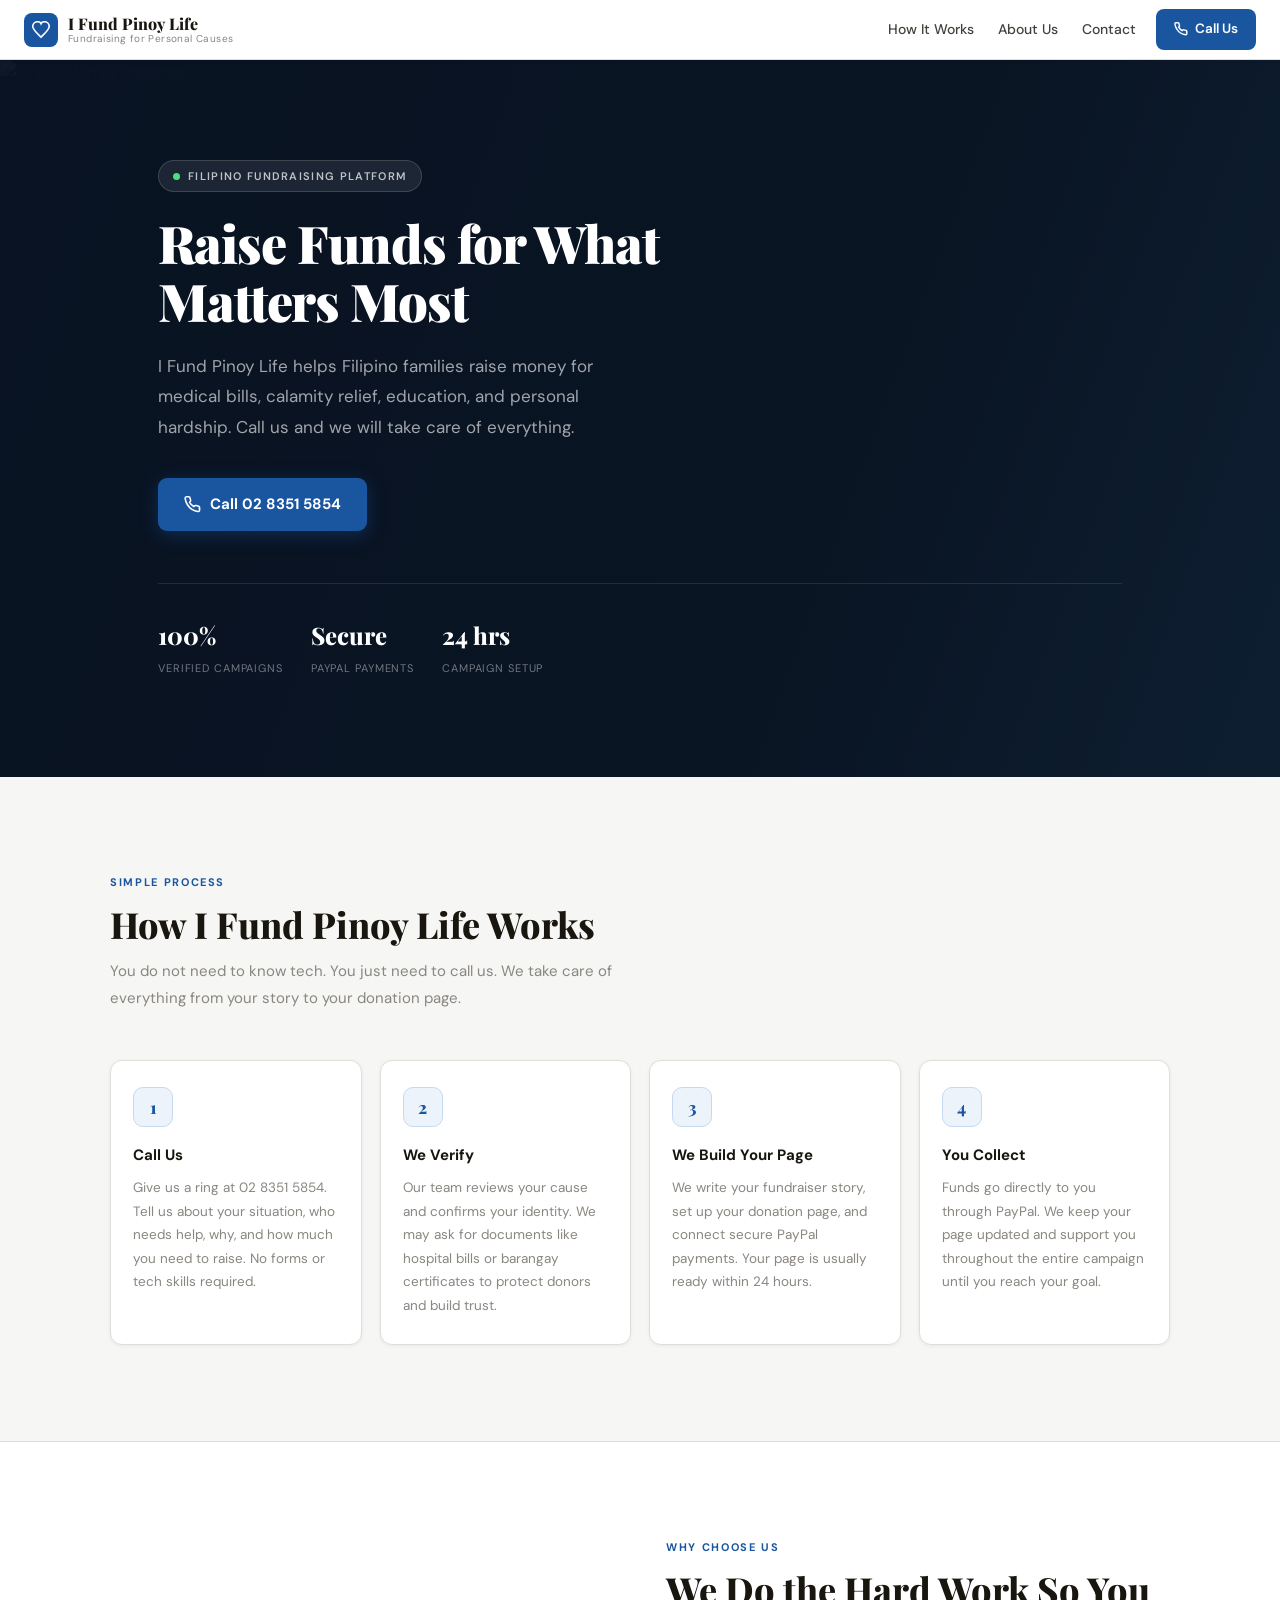
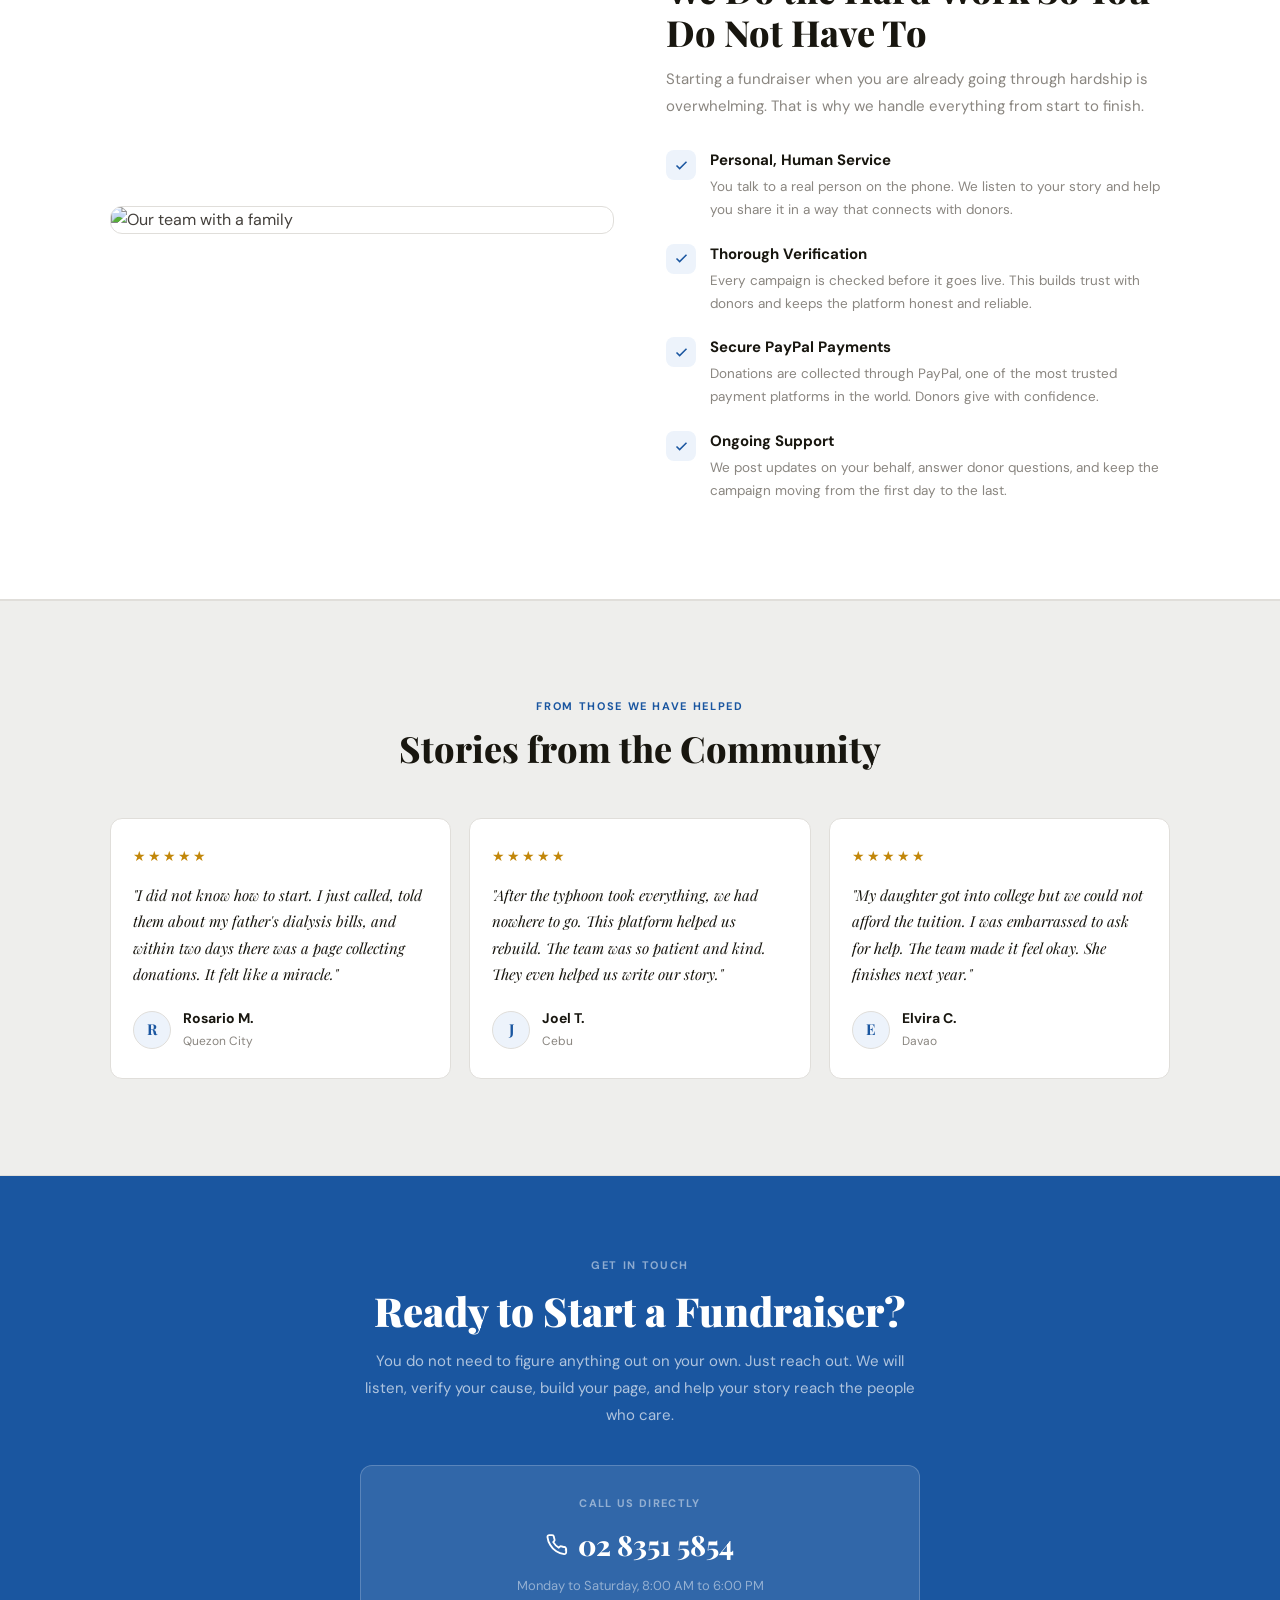
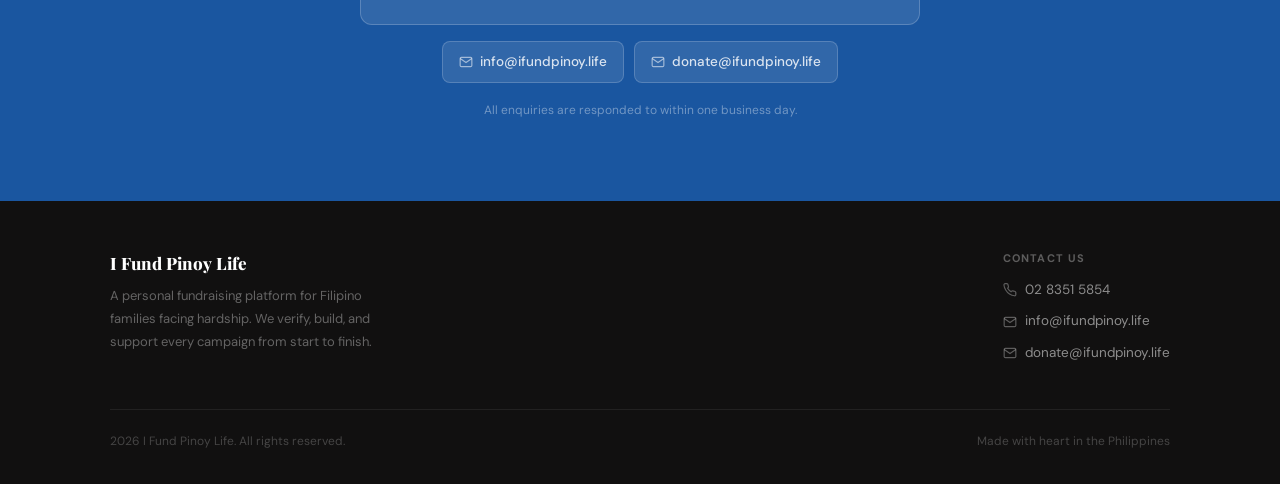
==== index.html @ 75edbc35 "Add files via upload" ====
<!DOCTYPE html>
<html lang="en">
<head>
  <meta charset="UTF-8">
  <meta name="viewport" content="width=device-width, initial-scale=1.0">
  <title>I Fund Pinoy Life - Fundraising for Personal Causes</title>
  <meta name="description" content="I Fund Pinoy Life helps Filipino families raise funds for medical bills, calamity relief, education, and personal hardships. Call us and we will do the rest.">
  <link rel="preconnect" href="https://fonts.googleapis.com">
  <link href="https://fonts.googleapis.com/css2?family=Playfair+Display:ital,wght@0,700;0,800;0,900;1,700&family=DM+Sans:opsz,wght@9..40,300;9..40,400;9..40,500;9..40,600;9..40,700&display=swap" rel="stylesheet">
  <style>
    :root {
      --white:      #ffffff;
      --off-white:  #f6f6f5;
      --light:      #eeeeec;
      --border:     #e0deda;
      --muted:      #8a8680;
      --body:       #44403c;
      --heading:    #18160f;
      --blue:       #1a56a0;
      --blue-lt:    #edf3fb;
      --blue-dk:    #133d76;
      --shadow-sm:  0 1px 4px rgba(0,0,0,0.06);
      --shadow-md:  0 4px 20px rgba(0,0,0,0.09);
      --radius:     12px;
    }
    *, *::before, *::after { box-sizing: border-box; margin: 0; padding: 0; }
    html { font-size: 16px; scroll-behavior: smooth; }
    body {
      background: var(--off-white);
      color: var(--body);
      font-family: 'DM Sans', sans-serif;
      -webkit-font-smoothing: antialiased;
      line-height: 1.65;
    }

    /* NAV */
    .nav {
      background: var(--white);
      border-bottom: 1px solid var(--border);
      height: 60px; padding: 0 24px;
      display: flex; align-items: center; justify-content: space-between;
      position: sticky; top: 0; z-index: 200;
      box-shadow: var(--shadow-sm);
    }
    .nav-logo { display: flex; align-items: center; gap: 10px; text-decoration: none; }
    .nav-logo-mark {
      width: 34px; height: 34px; background: var(--blue);
      border-radius: 8px; display: flex; align-items: center; justify-content: center;
    }
    .nav-logo-mark svg { width: 18px; height: 18px; stroke: #fff; fill: none; stroke-width: 2.2; }
    .nav-logo-name { font-family: 'Playfair Display', serif; font-weight: 800; font-size: 16px; color: var(--heading); line-height: 1; }
    .nav-logo-sub  { display: block; font-family: 'DM Sans', sans-serif; font-size: 10px; font-weight: 400; color: var(--muted); letter-spacing: 0.04em; margin-top: 2px; }
    .nav-right { display: flex; align-items: center; gap: 20px; }
    .nav-links { display: none; gap: 24px; }
    @media(min-width: 768px){ .nav-links { display: flex; align-items: center; } }
    .nav-links a { font-size: 14px; font-weight: 500; color: var(--body); text-decoration: none; transition: color 0.15s; }
    .nav-links a:hover { color: var(--blue); }
    .nav-cta {
      display: inline-flex; align-items: center; gap: 7px;
      background: var(--blue); color: #fff;
      font-size: 13.5px; font-weight: 600;
      padding: 9px 18px; border-radius: 8px;
      text-decoration: none; transition: background 0.15s;
    }
    .nav-cta:hover { background: var(--blue-dk); }
    .nav-cta svg { width: 14px; height: 14px; stroke: #fff; fill: none; stroke-width: 2.4; }

    /* HERO */
    .hero {
      position: relative; min-height: 560px;
      display: flex; align-items: center;
      overflow: hidden; background: #0c1825;
    }
    @media(min-width: 900px){ .hero { min-height: 640px; } }
    .hero-img { position: absolute; inset: 0; width: 100%; height: 100%; object-fit: cover; opacity: 0.3; display: block; }
    .hero-overlay { position: absolute; inset: 0; background: linear-gradient(110deg, rgba(8,18,34,0.9) 0%, rgba(8,18,34,0.52) 65%, rgba(26,86,160,0.1) 100%); }
    .hero-content { position: relative; max-width: 1060px; margin: 0 auto; padding: 80px 24px; width: 100%; }
    @media(min-width: 900px){ .hero-content { padding: 100px 48px; } }
    .hero-tag {
      display: inline-flex; align-items: center; gap: 8px;
      background: rgba(255,255,255,0.08); border: 1px solid rgba(255,255,255,0.15);
      color: rgba(255,255,255,0.72); font-size: 11px; font-weight: 600;
      letter-spacing: 0.12em; text-transform: uppercase;
      padding: 6px 14px; border-radius: 100px; margin-bottom: 22px;
    }
    .hero-tag-dot { width: 7px; height: 7px; border-radius: 50%; background: #4ade80; }
    .hero-headline {
      font-family: 'Playfair Display', serif;
      font-size: clamp(30px, 5.5vw, 52px);
      font-weight: 900; color: #fff;
      line-height: 1.12; letter-spacing: -0.02em;
      max-width: 600px; margin-bottom: 20px;
    }
    .hero-sub { font-size: clamp(15px, 1.8vw, 17px); color: rgba(255,255,255,0.62); line-height: 1.8; max-width: 480px; margin-bottom: 36px; }
    .btn-hero {
      display: inline-flex; align-items: center; gap: 9px;
      background: var(--blue); color: #fff;
      font-size: 15px; font-weight: 700;
      padding: 14px 26px; border-radius: 9px;
      text-decoration: none; transition: background 0.15s, transform 0.12s;
      box-shadow: 0 4px 18px rgba(26,86,160,0.38);
    }
    .btn-hero:hover { background: var(--blue-dk); transform: translateY(-1px); }
    .btn-hero svg { width: 17px; height: 17px; stroke: #fff; fill: none; stroke-width: 2.2; }
    .hero-stats { display: flex; flex-wrap: wrap; gap: 28px; margin-top: 52px; padding-top: 32px; border-top: 1px solid rgba(255,255,255,0.1); }
    .hero-stat-val { font-family: 'Playfair Display', serif; font-size: 24px; font-weight: 800; color: #fff; }
    .hero-stat-label { font-size: 11px; color: rgba(255,255,255,0.42); text-transform: uppercase; letter-spacing: 0.08em; margin-top: 3px; }

    /* SECTIONS */
    .section { padding: 72px 24px; }
    @media(min-width: 900px){ .section { padding: 96px 48px; } }
    .section-inner { max-width: 1060px; margin: 0 auto; }
    .eyebrow { font-size: 11px; font-weight: 700; letter-spacing: 0.15em; text-transform: uppercase; color: var(--blue); margin-bottom: 12px; }
    .section-title { font-family: 'Playfair Display', serif; font-size: clamp(24px, 3.5vw, 36px); font-weight: 800; color: var(--heading); line-height: 1.2; margin-bottom: 12px; }
    .section-sub { font-size: 15px; color: var(--muted); line-height: 1.8; max-width: 520px; }

    /* STEPS */
    .steps { display: grid; grid-template-columns: 1fr; gap: 18px; margin-top: 48px; }
    @media(min-width: 600px){ .steps { grid-template-columns: 1fr 1fr; } }
    @media(min-width: 960px){ .steps { grid-template-columns: repeat(4, 1fr); } }
    .step { background: var(--white); border: 1px solid var(--border); border-radius: var(--radius); padding: 26px 22px; box-shadow: var(--shadow-sm); transition: box-shadow 0.2s, transform 0.2s; }
    .step:hover { box-shadow: var(--shadow-md); transform: translateY(-2px); }
    .step-num { width: 40px; height: 40px; background: var(--blue-lt); border: 1px solid #c5d9f2; border-radius: 10px; display: flex; align-items: center; justify-content: center; font-family: 'Playfair Display', serif; font-weight: 800; font-size: 17px; color: var(--blue); margin-bottom: 16px; }
    .step h3 { font-size: 15px; font-weight: 700; color: var(--heading); margin-bottom: 8px; }
    .step p  { font-size: 13.5px; color: var(--muted); line-height: 1.75; }

    /* WHY */
    .why-bg { background: var(--white); border-top: 1px solid var(--border); border-bottom: 1px solid var(--border); }
    .why-inner { display: grid; grid-template-columns: 1fr; gap: 52px; align-items: center; }
    @media(min-width: 860px){ .why-inner { grid-template-columns: 1fr 1fr; } }
    .why-img { width: 100%; border-radius: var(--radius); display: block; object-fit: cover; max-height: 400px; border: 1px solid var(--border); }
    .why-list { list-style: none; display: flex; flex-direction: column; gap: 20px; margin-top: 28px; }
    .why-item { display: flex; gap: 14px; }
    .why-icon { width: 30px; height: 30px; background: var(--blue-lt); border-radius: 8px; display: flex; align-items: center; justify-content: center; flex-shrink: 0; margin-top: 2px; }
    .why-icon svg { width: 15px; height: 15px; stroke: var(--blue); fill: none; stroke-width: 2.4; }
    .why-item-title { font-size: 15px; font-weight: 700; color: var(--heading); margin-bottom: 3px; }
    .why-item-desc  { font-size: 13.5px; color: var(--muted); line-height: 1.7; }

    /* TESTIMONIALS */
    .testi-bg { background: var(--light); border-top: 1px solid var(--border); border-bottom: 1px solid var(--border); }
    .testi-grid { display: grid; grid-template-columns: 1fr; gap: 18px; margin-top: 48px; }
    @media(min-width: 640px){ .testi-grid { grid-template-columns: 1fr 1fr; } }
    @media(min-width: 960px){ .testi-grid { grid-template-columns: repeat(3, 1fr); } }
    .testi-card { background: var(--white); border: 1px solid var(--border); border-radius: var(--radius); padding: 26px 22px; }
    .testi-stars { color: #c2870a; font-size: 14px; letter-spacing: 2px; margin-bottom: 14px; }
    .testi-quote { font-family: 'Playfair Display', serif; font-style: italic; font-size: 15px; color: var(--heading); line-height: 1.75; margin-bottom: 20px; }
    .testi-author { display: flex; align-items: center; gap: 12px; }
    .testi-av { width: 38px; height: 38px; border-radius: 50%; background: var(--blue-lt); border: 1px solid var(--border); display: flex; align-items: center; justify-content: center; font-family: 'Playfair Display', serif; font-weight: 700; font-size: 15px; color: var(--blue); flex-shrink: 0; }
    .testi-name { font-weight: 700; font-size: 14px; color: var(--heading); }
    .testi-loc  { font-size: 12px; color: var(--muted); margin-top: 2px; }

    /* CTA */
    .cta-bg { background: var(--blue); padding: 80px 24px; text-align: center; }
    .cta-inner { max-width: 560px; margin: 0 auto; }
    .cta-eyebrow { font-size: 11px; font-weight: 700; letter-spacing: 0.15em; text-transform: uppercase; color: rgba(255,255,255,0.5); margin-bottom: 14px; }
    .cta-title { font-family: 'Playfair Display', serif; font-size: clamp(26px, 4vw, 40px); font-weight: 900; color: #fff; line-height: 1.15; margin-bottom: 14px; }
    .cta-sub { font-size: 15px; color: rgba(255,255,255,0.65); line-height: 1.8; margin-bottom: 36px; }
    .cta-card { background: rgba(255,255,255,0.1); border: 1px solid rgba(255,255,255,0.2); border-radius: var(--radius); padding: 28px 24px; margin-bottom: 16px; }
    .cta-label { font-size: 11px; font-weight: 700; letter-spacing: 0.12em; text-transform: uppercase; color: rgba(255,255,255,0.48); margin-bottom: 10px; }
    .cta-phone {
      display: flex; align-items: center; justify-content: center; gap: 10px;
      font-family: 'Playfair Display', serif; font-size: 28px; font-weight: 800; color: #fff;
      text-decoration: none; margin-bottom: 6px;
    }
    .cta-phone svg { width: 22px; height: 22px; stroke: #fff; fill: none; stroke-width: 2; }
    .cta-phone-sub { font-size: 13px; color: rgba(255,255,255,0.48); }
    .cta-emails { display: flex; flex-wrap: wrap; justify-content: center; gap: 10px; margin-top: 14px; }
    .cta-email-chip {
      display: inline-flex; align-items: center; gap: 7px;
      background: rgba(255,255,255,0.1); border: 1px solid rgba(255,255,255,0.18);
      border-radius: 8px; padding: 9px 16px;
      color: rgba(255,255,255,0.82); font-size: 13.5px; font-weight: 500;
      text-decoration: none; transition: background 0.15s;
    }
    .cta-email-chip:hover { background: rgba(255,255,255,0.18); }
    .cta-email-chip svg { width: 14px; height: 14px; stroke: rgba(255,255,255,0.55); fill: none; stroke-width: 2; }
    .cta-note { font-size: 12px; color: rgba(255,255,255,0.38); margin-top: 18px; }

    /* FOOTER */
    .footer { background: #111010; padding: 48px 24px 32px; }
    .footer-inner { max-width: 1060px; margin: 0 auto; }
    .footer-top { display: flex; flex-wrap: wrap; justify-content: space-between; align-items: flex-start; gap: 28px; margin-bottom: 36px; }
    .footer-brand-name { font-family: 'Playfair Display', serif; font-weight: 800; font-size: 17px; color: #fff; margin-bottom: 8px; }
    .footer-brand-desc { font-size: 13px; color: rgba(255,255,255,0.35); line-height: 1.75; max-width: 280px; }
    .footer-contact h4 { font-size: 11px; font-weight: 700; text-transform: uppercase; letter-spacing: 0.1em; color: rgba(255,255,255,0.32); margin-bottom: 12px; }
    .footer-contact-item { display: flex; align-items: center; gap: 8px; margin-bottom: 9px; }
    .footer-contact-item svg { width: 14px; height: 14px; stroke: rgba(255,255,255,0.32); fill: none; stroke-width: 2; flex-shrink: 0; }
    .footer-contact-item a { font-size: 13.5px; color: rgba(255,255,255,0.52); text-decoration: none; transition: color 0.15s; }
    .footer-contact-item a:hover { color: #fff; }
    .footer-bottom { border-top: 1px solid rgba(255,255,255,0.07); padding-top: 22px; display: flex; flex-wrap: wrap; justify-content: space-between; align-items: center; gap: 10px; }
    .footer-copy { font-size: 12px; color: rgba(255,255,255,0.22); }
    .footer-flag { font-size: 12px; color: rgba(255,255,255,0.22); }

    :focus-visible { outline: 2px solid var(--blue); outline-offset: 3px; }
    .reveal { opacity: 0; transform: translateY(16px); transition: opacity 0.55s ease, transform 0.55s ease; }
    .reveal.visible { opacity: 1; transform: none; }
  </style>
</head>
<body>

<!-- NAV -->
<header class="nav" role="banner">
  <a href="index.html" class="nav-logo" aria-label="I Fund Pinoy Life Home">
    <div class="nav-logo-mark" aria-hidden="true">
      <svg viewBox="0 0 24 24"><path d="M12 21.593c-5.63-5.539-11-10.297-11-14.402C1 3.454 4.068 1 7.5 1c1.977 0 3.848 1.002 4.5 2.5C12.652 2.002 14.523 1 16.5 1 19.932 1 23 3.454 23 7.191c0 4.105-5.37 8.863-11 14.402z"/></svg>
    </div>
    <div class="nav-logo-name">
      I Fund Pinoy Life
      <span class="nav-logo-sub">Fundraising for Personal Causes</span>
    </div>
  </a>
  <div class="nav-right">
    <nav class="nav-links" aria-label="Main navigation">
      <a href="#how-it-works">How It Works</a>
      <a href="#about">About Us</a>
      <a href="#contact">Contact</a>
    </nav>
    <a href="tel:0283515854" class="nav-cta">
      <svg viewBox="0 0 24 24"><path d="M22 16.92v3a2 2 0 0 1-2.18 2 19.79 19.79 0 0 1-8.63-3.07A19.5 19.5 0 0 1 4.69 12 19.79 19.79 0 0 1 1.61 3.39 2 2 0 0 1 3.59 1.18h3a2 2 0 0 1 2 1.72 12.84 12.84 0 0 0 .7 2.81 2 2 0 0 1-.45 2.11L7.91 8.89a16 16 0 0 0 6 6l.92-.92a2 2 0 0 1 2.11-.45 12.84 12.84 0 0 0 2.81.7A2 2 0 0 1 21.73 16.92z"/></svg>
      Call Us
    </a>
  </div>
</header>

<!-- HERO -->
<section class="hero" aria-label="Hero">
  <img class="hero-img" src="https://images.unsplash.com/photo-1529156069898-49953e39b3ac?w=1600&q=80" alt="Filipino family together" loading="eager">
  <div class="hero-overlay" aria-hidden="true"></div>
  <div class="hero-content">
    <div class="hero-tag"><span class="hero-tag-dot" aria-hidden="true"></span> Filipino Fundraising Platform</div>
    <h1 class="hero-headline">Raise Funds for What Matters Most</h1>
    <p class="hero-sub">I Fund Pinoy Life helps Filipino families raise money for medical bills, calamity relief, education, and personal hardship. Call us and we will take care of everything.</p>
    <a href="tel:0283515854" class="btn-hero">
      <svg viewBox="0 0 24 24"><path d="M22 16.92v3a2 2 0 0 1-2.18 2 19.79 19.79 0 0 1-8.63-3.07A19.5 19.5 0 0 1 4.69 12 19.79 19.79 0 0 1 1.61 3.39 2 2 0 0 1 3.59 1.18h3a2 2 0 0 1 2 1.72 12.84 12.84 0 0 0 .7 2.81 2 2 0 0 1-.45 2.11L7.91 8.89a16 16 0 0 0 6 6l.92-.92a2 2 0 0 1 2.11-.45 12.84 12.84 0 0 0 2.81.7A2 2 0 0 1 21.73 16.92z"/></svg>
      Call 02 8351 5854
    </a>
    <div class="hero-stats" aria-label="Platform highlights">
      <div><div class="hero-stat-val">100%</div><div class="hero-stat-label">Verified Campaigns</div></div>
      <div><div class="hero-stat-val">Secure</div><div class="hero-stat-label">PayPal Payments</div></div>
      <div><div class="hero-stat-val">24 hrs</div><div class="hero-stat-label">Campaign Setup</div></div>
    </div>
  </div>
</section>

<!-- HOW IT WORKS -->
<section class="section" id="how-it-works" aria-labelledby="hiw-title">
  <div class="section-inner">
    <p class="eyebrow">Simple process</p>
    <h2 class="section-title" id="hiw-title">How I Fund Pinoy Life Works</h2>
    <p class="section-sub">You do not need to know tech. You just need to call us. We take care of everything from your story to your donation page.</p>
    <div class="steps">
      <div class="step reveal">
        <div class="step-num">1</div>
        <h3>Call Us</h3>
        <p>Give us a ring at 02 8351 5854. Tell us about your situation, who needs help, why, and how much you need to raise. No forms or tech skills required.</p>
      </div>
      <div class="step reveal">
        <div class="step-num">2</div>
        <h3>We Verify</h3>
        <p>Our team reviews your cause and confirms your identity. We may ask for documents like hospital bills or barangay certificates to protect donors and build trust.</p>
      </div>
      <div class="step reveal">
        <div class="step-num">3</div>
        <h3>We Build Your Page</h3>
        <p>We write your fundraiser story, set up your donation page, and connect secure PayPal payments. Your page is usually ready within 24 hours.</p>
      </div>
      <div class="step reveal">
        <div class="step-num">4</div>
        <h3>You Collect</h3>
        <p>Funds go directly to you through PayPal. We keep your page updated and support you throughout the entire campaign until you reach your goal.</p>
      </div>
    </div>
  </div>
</section>

<!-- WHY US -->
<section class="section why-bg" id="about" aria-labelledby="why-title">
  <div class="section-inner">
    <div class="why-inner">
      <div class="reveal">
        <img class="why-img" src="https://images.unsplash.com/photo-1573497019236-17f8177b81e8?w=700&q=80" alt="Our team with a family" loading="lazy">
      </div>
      <div class="reveal">
        <p class="eyebrow">Why choose us</p>
        <h2 class="section-title" id="why-title">We Do the Hard Work So You Do Not Have To</h2>
        <p class="section-sub">Starting a fundraiser when you are already going through hardship is overwhelming. That is why we handle everything from start to finish.</p>
        <ul class="why-list">
          <li class="why-item">
            <div class="why-icon"><svg viewBox="0 0 24 24"><polyline points="20 6 9 17 4 12"/></svg></div>
            <div>
              <div class="why-item-title">Personal, Human Service</div>
              <div class="why-item-desc">You talk to a real person on the phone. We listen to your story and help you share it in a way that connects with donors.</div>
            </div>
          </li>
          <li class="why-item">
            <div class="why-icon"><svg viewBox="0 0 24 24"><polyline points="20 6 9 17 4 12"/></svg></div>
            <div>
              <div class="why-item-title">Thorough Verification</div>
              <div class="why-item-desc">Every campaign is checked before it goes live. This builds trust with donors and keeps the platform honest and reliable.</div>
            </div>
          </li>
          <li class="why-item">
            <div class="why-icon"><svg viewBox="0 0 24 24"><polyline points="20 6 9 17 4 12"/></svg></div>
            <div>
              <div class="why-item-title">Secure PayPal Payments</div>
              <div class="why-item-desc">Donations are collected through PayPal, one of the most trusted payment platforms in the world. Donors give with confidence.</div>
            </div>
          </li>
          <li class="why-item">
            <div class="why-icon"><svg viewBox="0 0 24 24"><polyline points="20 6 9 17 4 12"/></svg></div>
            <div>
              <div class="why-item-title">Ongoing Support</div>
              <div class="why-item-desc">We post updates on your behalf, answer donor questions, and keep the campaign moving from the first day to the last.</div>
            </div>
          </li>
        </ul>
      </div>
    </div>
  </div>
</section>

<!-- TESTIMONIALS -->
<section class="section testi-bg" aria-labelledby="testi-title">
  <div class="section-inner">
    <p class="eyebrow" style="text-align:center;">From those we have helped</p>
    <h2 class="section-title" id="testi-title" style="text-align:center;">Stories from the Community</h2>
    <div class="testi-grid">
      <div class="testi-card reveal">
        <div class="testi-stars" aria-label="5 out of 5 stars">&#9733;&#9733;&#9733;&#9733;&#9733;</div>
        <div class="testi-quote">"I did not know how to start. I just called, told them about my father's dialysis bills, and within two days there was a page collecting donations. It felt like a miracle."</div>
        <div class="testi-author">
          <div class="testi-av" aria-hidden="true">R</div>
          <div><div class="testi-name">Rosario M.</div><div class="testi-loc">Quezon City</div></div>
        </div>
      </div>
      <div class="testi-card reveal">
        <div class="testi-stars" aria-label="5 out of 5 stars">&#9733;&#9733;&#9733;&#9733;&#9733;</div>
        <div class="testi-quote">"After the typhoon took everything, we had nowhere to go. This platform helped us rebuild. The team was so patient and kind. They even helped us write our story."</div>
        <div class="testi-author">
          <div class="testi-av" aria-hidden="true">J</div>
          <div><div class="testi-name">Joel T.</div><div class="testi-loc">Cebu</div></div>
        </div>
      </div>
      <div class="testi-card reveal">
        <div class="testi-stars" aria-label="5 out of 5 stars">&#9733;&#9733;&#9733;&#9733;&#9733;</div>
        <div class="testi-quote">"My daughter got into college but we could not afford the tuition. I was embarrassed to ask for help. The team made it feel okay. She finishes next year."</div>
        <div class="testi-author">
          <div class="testi-av" aria-hidden="true">E</div>
          <div><div class="testi-name">Elvira C.</div><div class="testi-loc">Davao</div></div>
        </div>
      </div>
    </div>
  </div>
</section>

<!-- CTA / CONTACT -->
<section class="cta-bg" id="contact" aria-labelledby="cta-title">
  <div class="cta-inner">
    <p class="cta-eyebrow">Get in touch</p>
    <h2 class="cta-title" id="cta-title">Ready to Start a Fundraiser?</h2>
    <p class="cta-sub">You do not need to figure anything out on your own. Just reach out. We will listen, verify your cause, build your page, and help your story reach the people who care.</p>
    <div class="cta-card">
      <div class="cta-label">Call us directly</div>
      <a href="tel:0283515854" class="cta-phone">
        <svg viewBox="0 0 24 24"><path d="M22 16.92v3a2 2 0 0 1-2.18 2 19.79 19.79 0 0 1-8.63-3.07A19.5 19.5 0 0 1 4.69 12 19.79 19.79 0 0 1 1.61 3.39 2 2 0 0 1 3.59 1.18h3a2 2 0 0 1 2 1.72 12.84 12.84 0 0 0 .7 2.81 2 2 0 0 1-.45 2.11L7.91 8.89a16 16 0 0 0 6 6l.92-.92a2 2 0 0 1 2.11-.45 12.84 12.84 0 0 0 2.81.7A2 2 0 0 1 21.73 16.92z"/></svg>
        02 8351 5854
      </a>
      <div class="cta-phone-sub">Monday to Saturday, 8:00 AM to 6:00 PM</div>
    </div>
    <div class="cta-emails" aria-label="Email contacts">
      <a href="mailto:info@ifundpinoy.life" class="cta-email-chip">
        <svg viewBox="0 0 24 24"><path d="M4 4h16c1.1 0 2 .9 2 2v12c0 1.1-.9 2-2 2H4c-1.1 0-2-.9-2-2V6c0-1.1.9-2 2-2z"/><polyline points="22,6 12,13 2,6"/></svg>
        info@ifundpinoy.life
      </a>
      <a href="mailto:donate@ifundpinoy.life" class="cta-email-chip">
        <svg viewBox="0 0 24 24"><path d="M4 4h16c1.1 0 2 .9 2 2v12c0 1.1-.9 2-2 2H4c-1.1 0-2-.9-2-2V6c0-1.1.9-2 2-2z"/><polyline points="22,6 12,13 2,6"/></svg>
        donate@ifundpinoy.life
      </a>
    </div>
    <p class="cta-note">All enquiries are responded to within one business day.</p>
  </div>
</section>

<!-- FOOTER -->
<footer class="footer" role="contentinfo">
  <div class="footer-inner">
    <div class="footer-top">
      <div>
        <div class="footer-brand-name">I Fund Pinoy Life</div>
        <p class="footer-brand-desc">A personal fundraising platform for Filipino families facing hardship. We verify, build, and support every campaign from start to finish.</p>
      </div>
      <div class="footer-contact">
        <h4>Contact Us</h4>
        <div class="footer-contact-item">
          <svg viewBox="0 0 24 24"><path d="M22 16.92v3a2 2 0 0 1-2.18 2 19.79 19.79 0 0 1-8.63-3.07A19.5 19.5 0 0 1 4.69 12 19.79 19.79 0 0 1 1.61 3.39 2 2 0 0 1 3.59 1.18h3a2 2 0 0 1 2 1.72 12.84 12.84 0 0 0 .7 2.81 2 2 0 0 1-.45 2.11L7.91 8.89a16 16 0 0 0 6 6l.92-.92a2 2 0 0 1 2.11-.45 12.84 12.84 0 0 0 2.81.7A2 2 0 0 1 21.73 16.92z"/></svg>
          <a href="tel:0283515854">02 8351 5854</a>
        </div>
        <div class="footer-contact-item">
          <svg viewBox="0 0 24 24"><path d="M4 4h16c1.1 0 2 .9 2 2v12c0 1.1-.9 2-2 2H4c-1.1 0-2-.9-2-2V6c0-1.1.9-2 2-2z"/><polyline points="22,6 12,13 2,6"/></svg>
          <a href="mailto:info@ifundpinoy.life">info@ifundpinoy.life</a>
        </div>
        <div class="footer-contact-item">
          <svg viewBox="0 0 24 24"><path d="M4 4h16c1.1 0 2 .9 2 2v12c0 1.1-.9 2-2 2H4c-1.1 0-2-.9-2-2V6c0-1.1.9-2 2-2z"/><polyline points="22,6 12,13 2,6"/></svg>
          <a href="mailto:donate@ifundpinoy.life">donate@ifundpinoy.life</a>
        </div>
      </div>
    </div>
    <div class="footer-bottom">
      <span class="footer-copy">2026 I Fund Pinoy Life. All rights reserved.</span>
      <span class="footer-flag">Made with heart in the Philippines</span>
    </div>
  </div>
</footer>

<script>
  const reveals = document.querySelectorAll('.reveal');
  const io = new IntersectionObserver(entries => {
    entries.forEach(e => { if (e.isIntersecting){ e.target.classList.add('visible'); io.unobserve(e.target); } });
  }, { threshold: 0.1, rootMargin: '0px 0px -30px 0px' });
  reveals.forEach(el => io.observe(el));
</script>
</body>
</html>
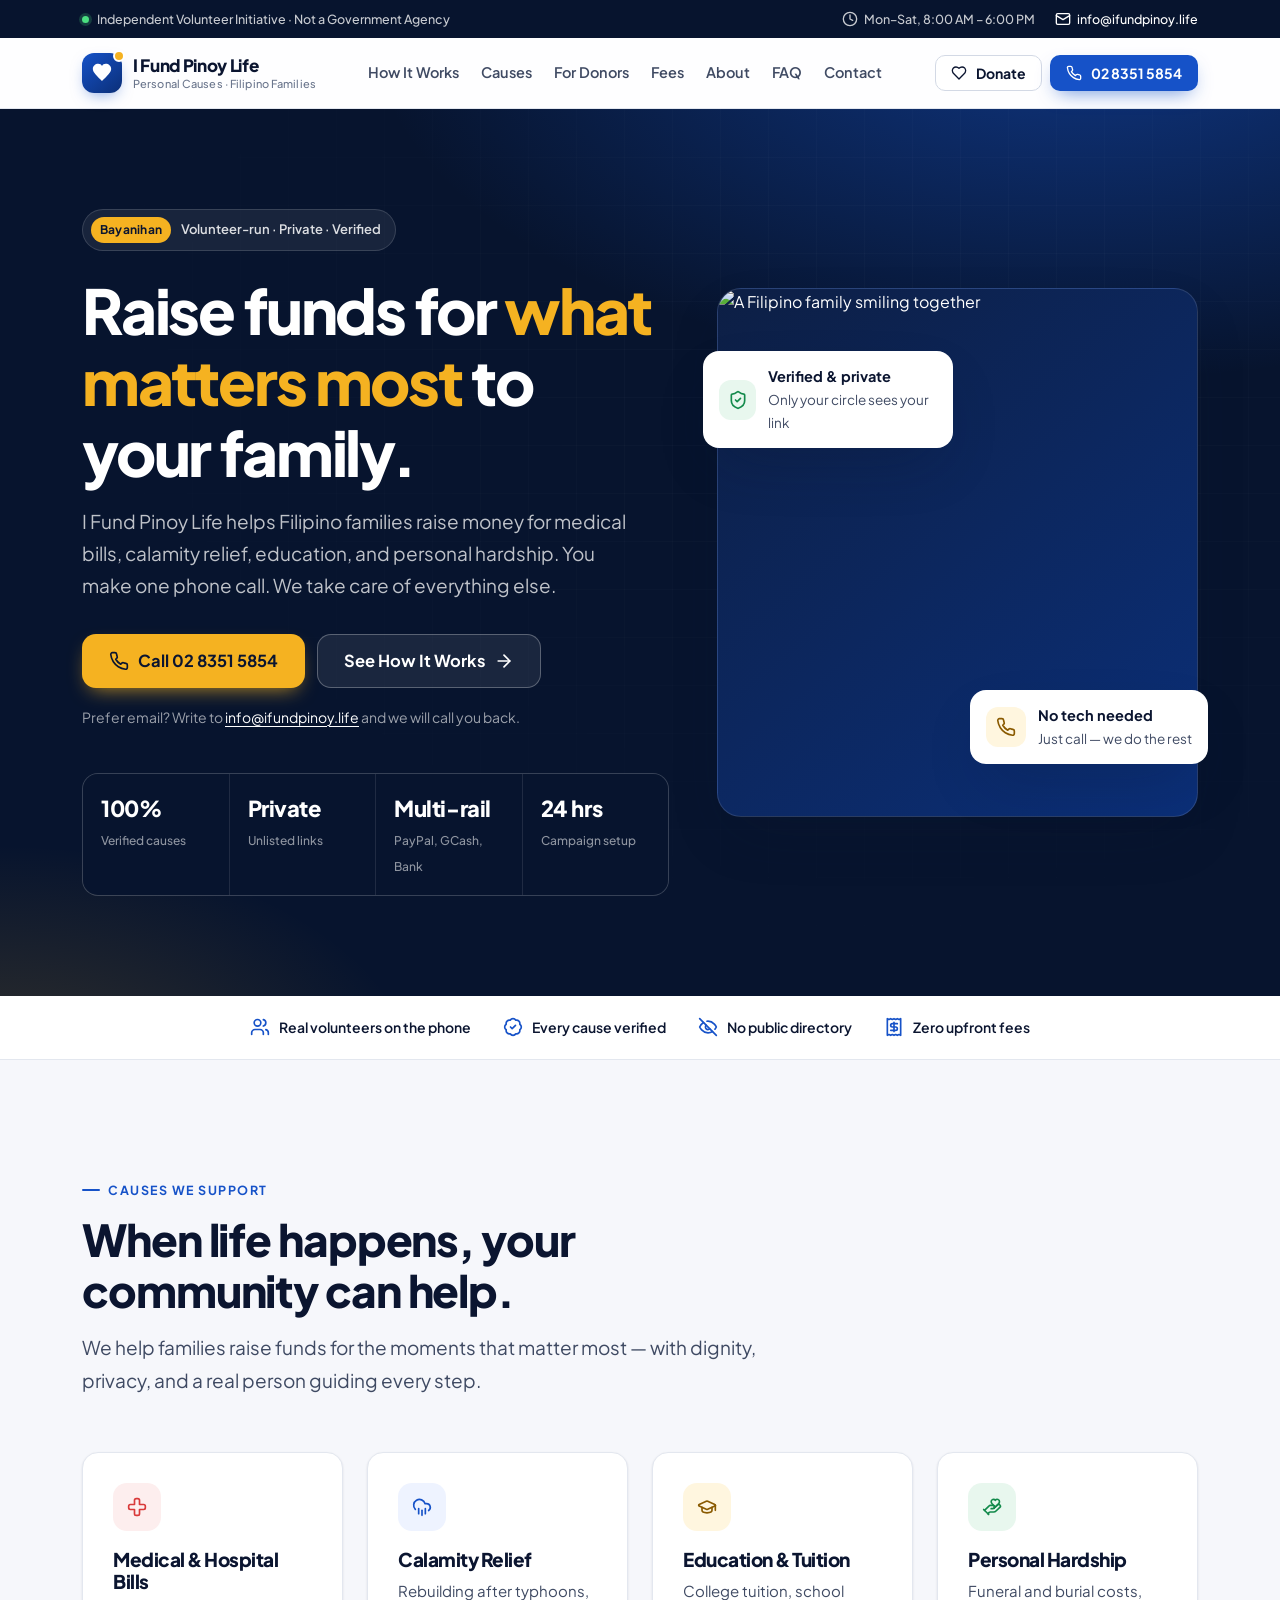
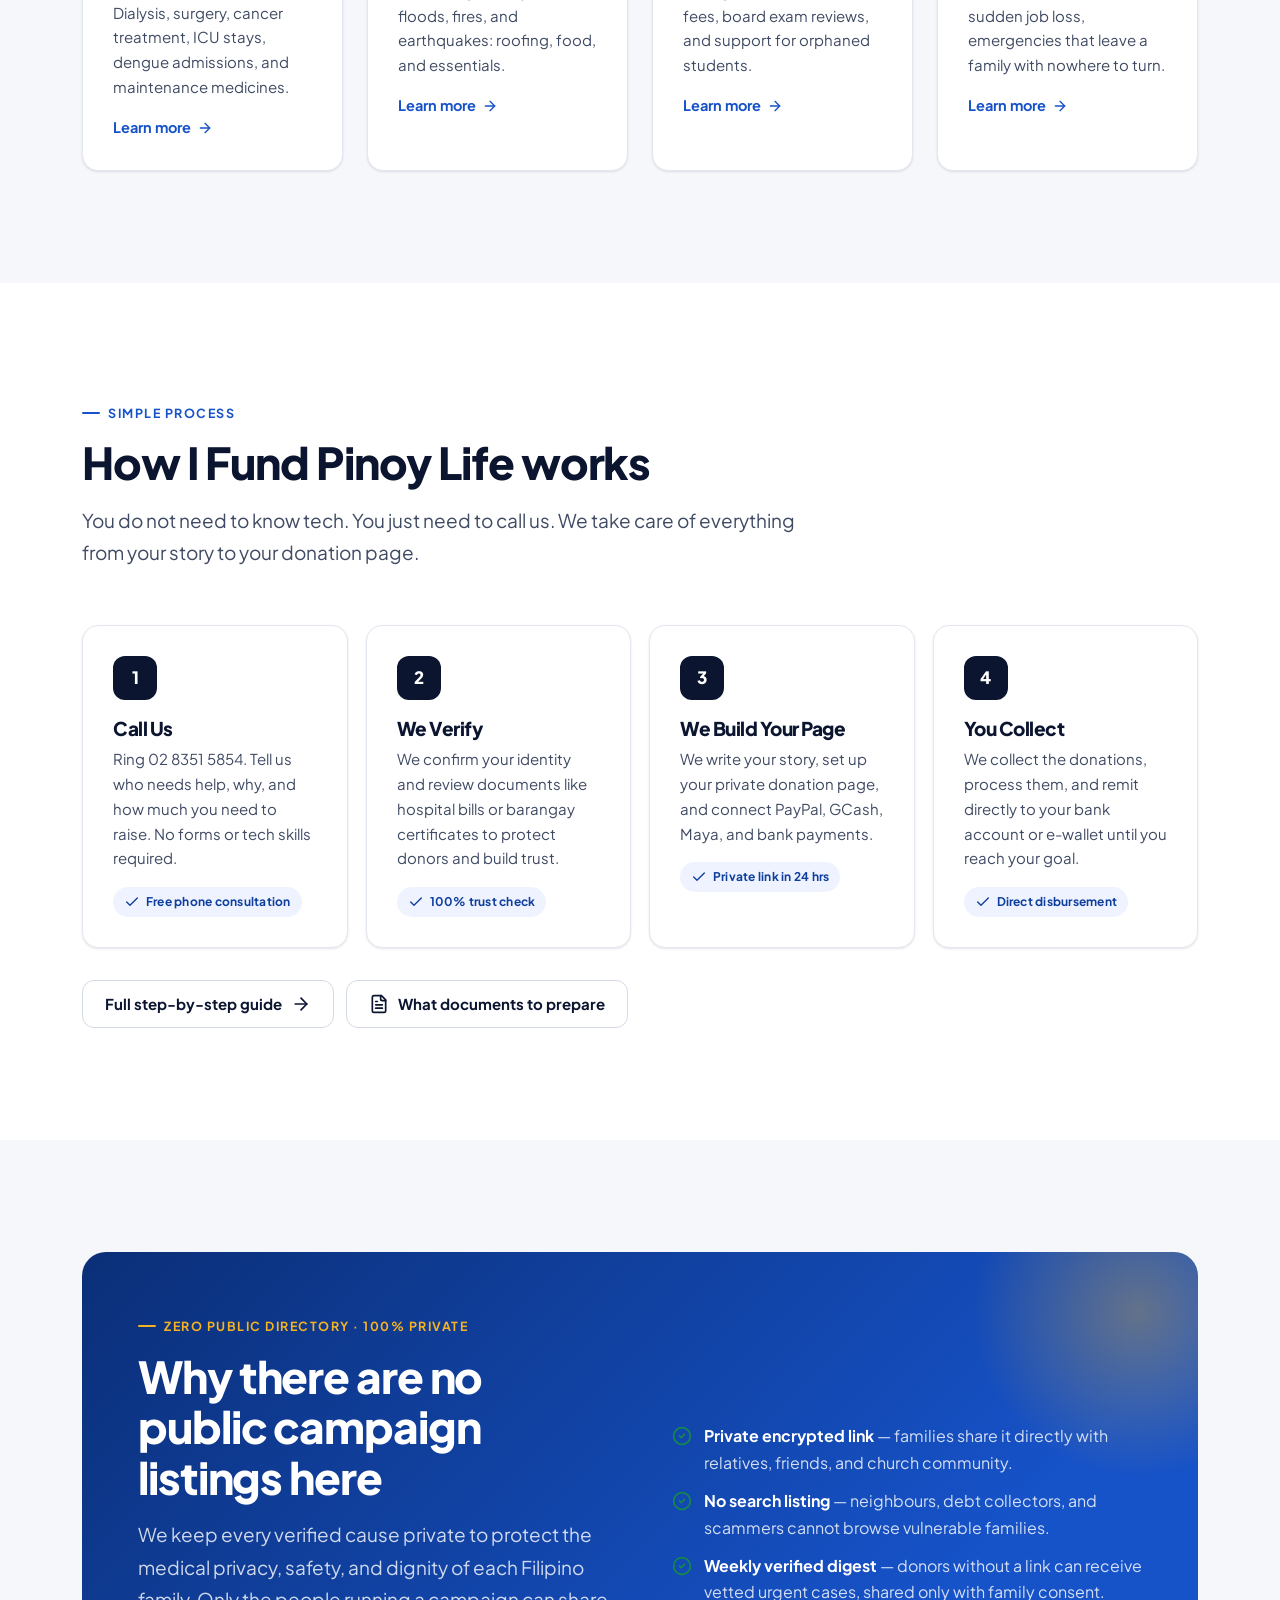
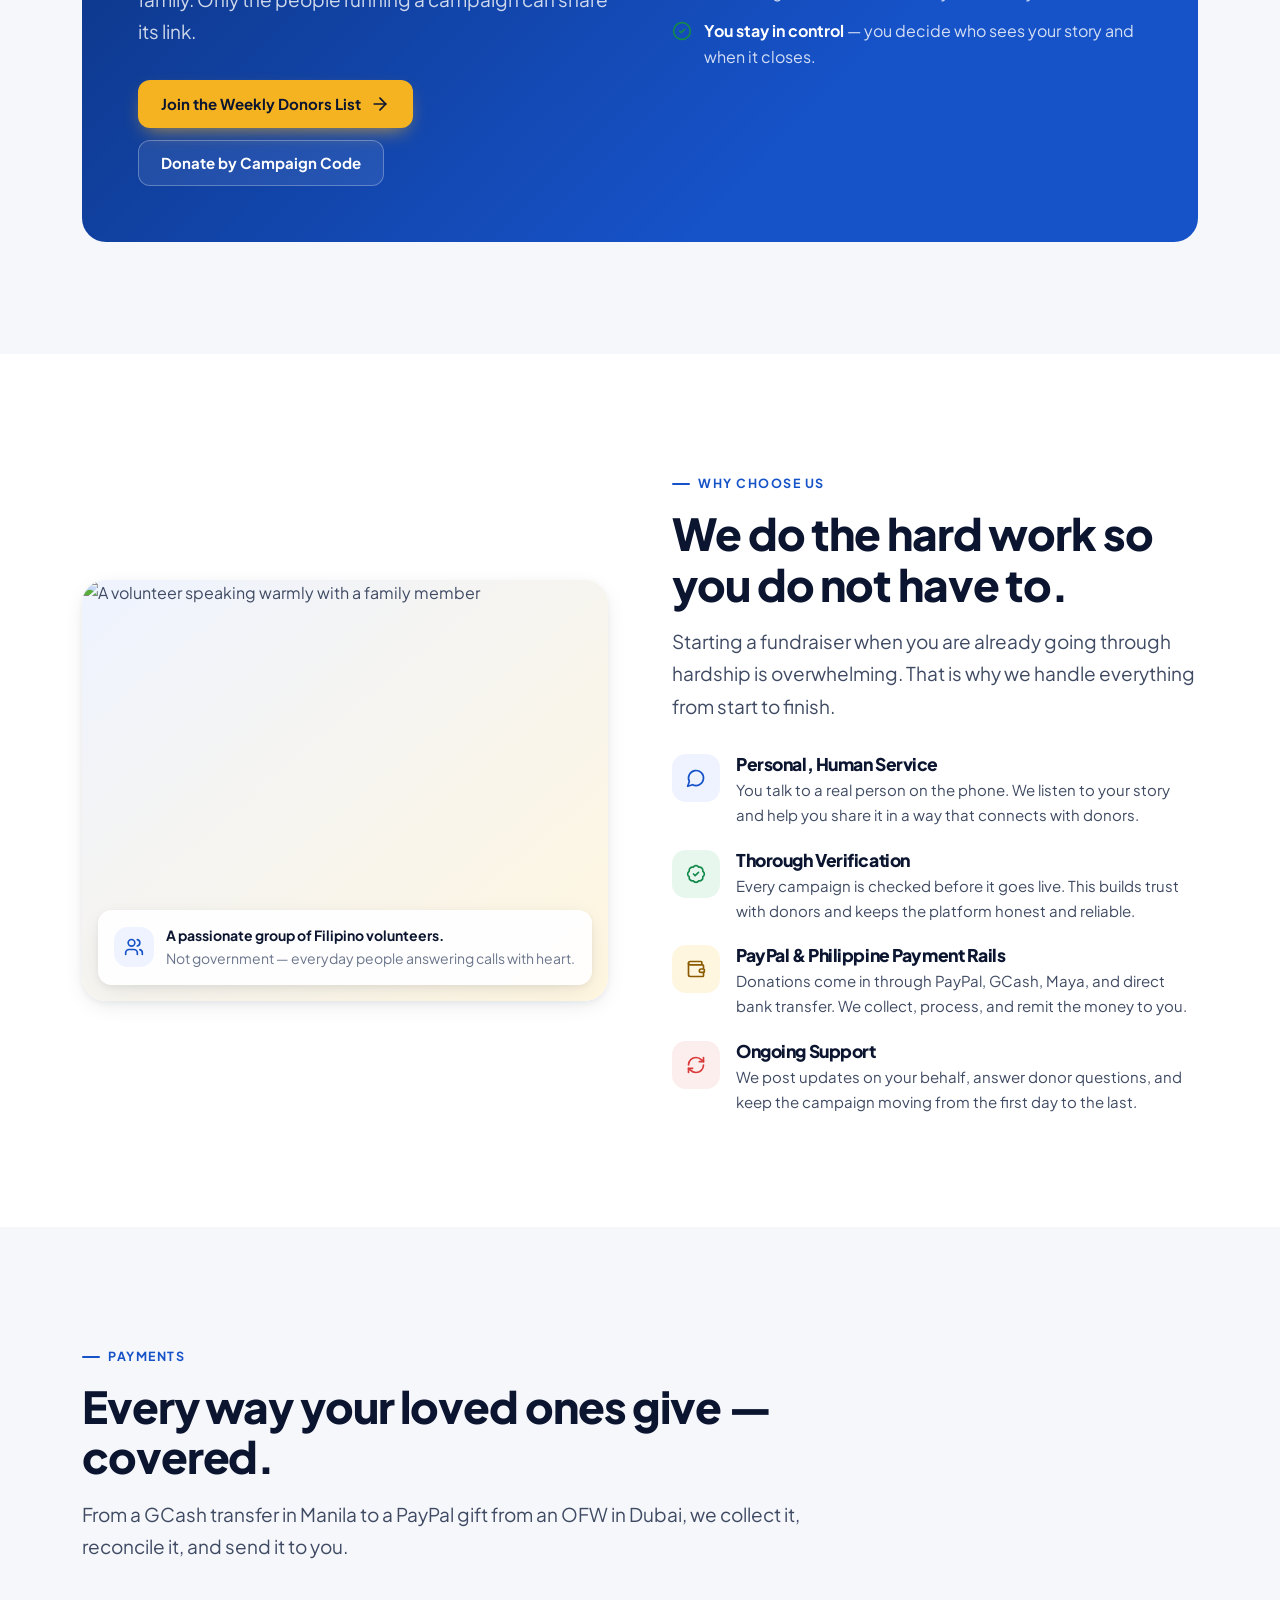
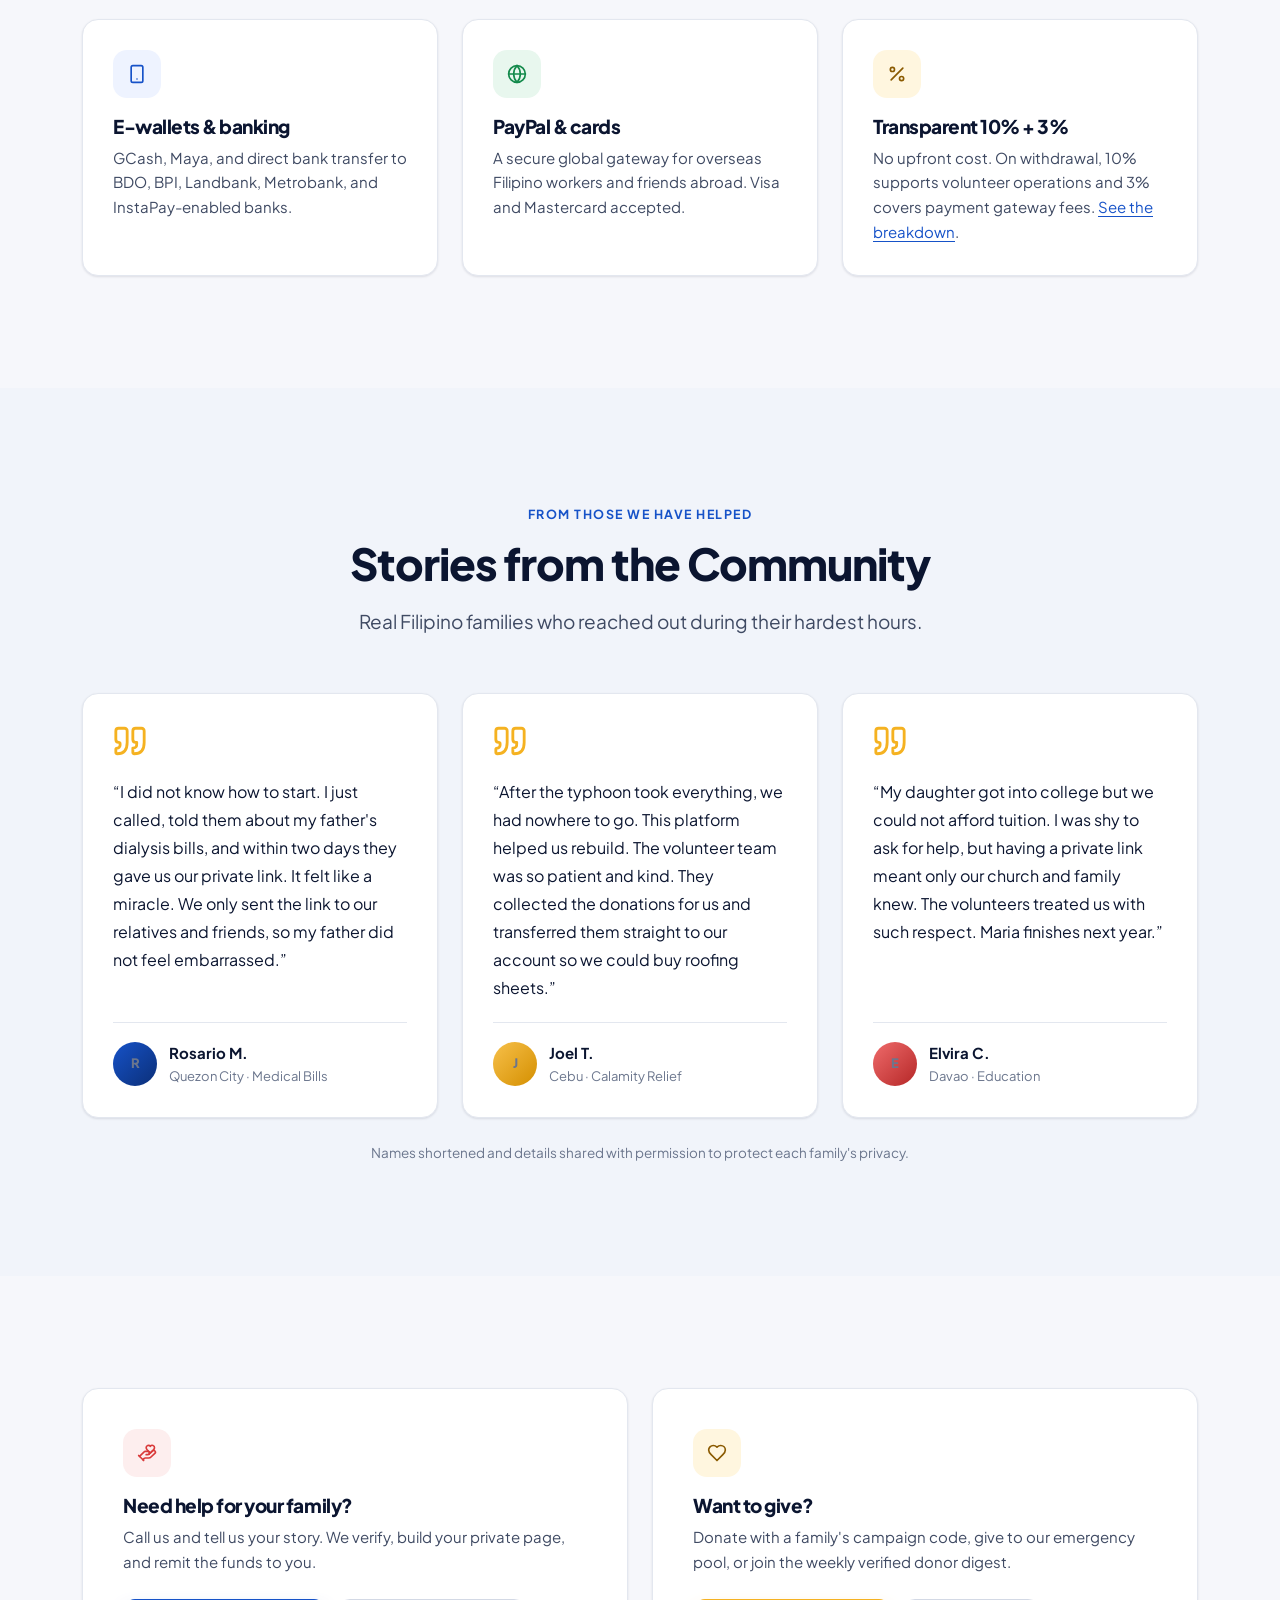
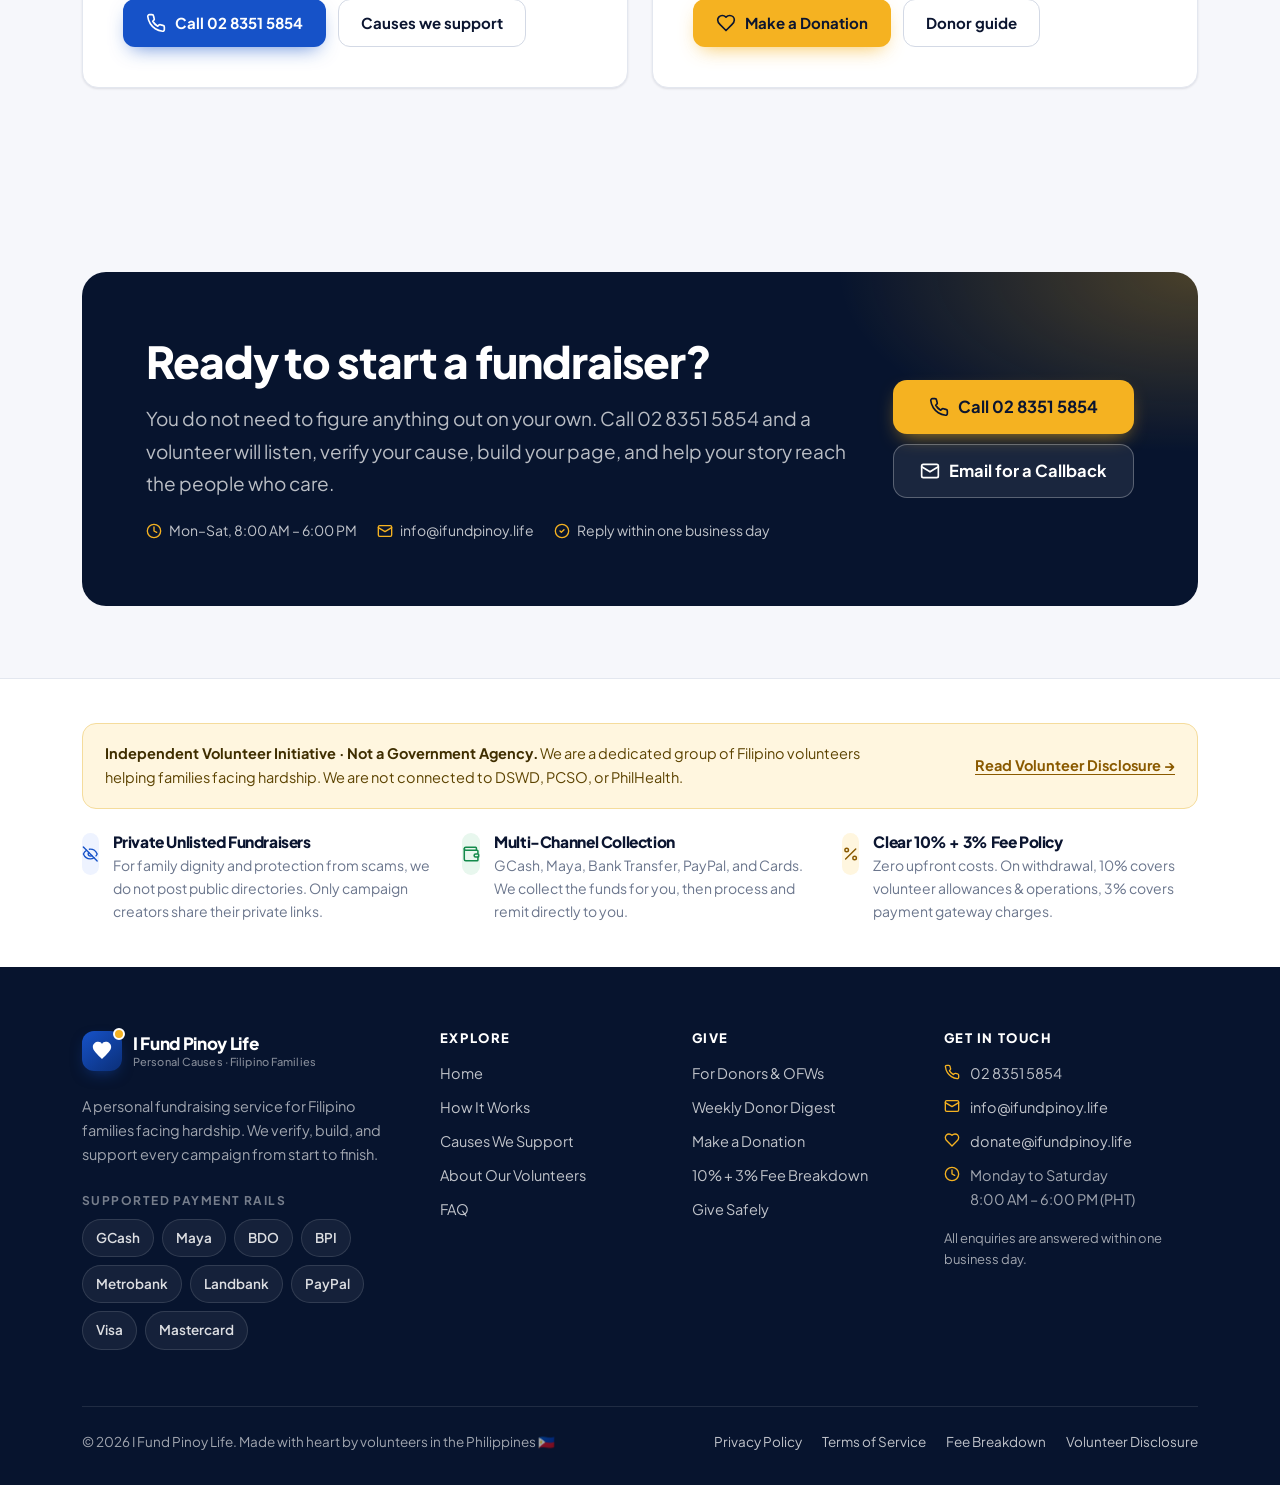
==== commit 3167ff31: "Redesign site into modern multi-page layout with expanded content - Split into 12 pages: home, how i" ====
--- a/index.html
+++ b/index.html
@@ -1,423 +1,343 @@
 <!DOCTYPE html>
-<html lang="en">
+<html lang="en" class="no-js">
 <head>
   <meta charset="UTF-8">
   <meta name="viewport" content="width=device-width, initial-scale=1.0">
-  <title>I Fund Pinoy Life - Fundraising for Personal Causes</title>
-  <meta name="description" content="I Fund Pinoy Life helps Filipino families raise funds for medical bills, calamity relief, education, and personal hardships. Call us and we will do the rest.">
+  <title>I Fund Pinoy Life — Fundraising for Filipino Families</title>
+  <meta name="description" content="I Fund Pinoy Life helps Filipino families raise funds for medical bills, calamity relief, education, and personal hardship. Call 02 8351 5854 and our volunteers take care of everything.">
+  <meta name="theme-color" content="#07142e">
+  <meta property="og:type" content="website">
+  <meta property="og:site_name" content="I Fund Pinoy Life">
+  <meta property="og:title" content="I Fund Pinoy Life — Fundraising for Filipino Families">
+  <meta property="og:description" content="I Fund Pinoy Life helps Filipino families raise funds for medical bills, calamity relief, education, and personal hardship. Call 02 8351 5854 and our volunteers take care of everything.">
+  <link rel="icon" href="data:image/svg+xml,%3Csvg xmlns='http://www.w3.org/2000/svg' viewBox='0 0 24 24'%3E%3Crect width='24' height='24' rx='6' fill='%231652c8'/%3E%3Cpath fill='%23fff' transform='translate(4 4) scale(.66)' d='M12 21.6C6.4 16 1 11.3 1 7.2 1 3.5 4.1 1 7.5 1c2 0 3.8 1 4.5 2.5C12.7 2 14.5 1 16.5 1 19.9 1 23 3.5 23 7.2c0 4.1-5.4 8.8-11 14.4z'/%3E%3C/svg%3E">
   <link rel="preconnect" href="https://fonts.googleapis.com">
-  <link href="https://fonts.googleapis.com/css2?family=Playfair+Display:ital,wght@0,700;0,800;0,900;1,700&family=DM+Sans:opsz,wght@9..40,300;9..40,400;9..40,500;9..40,600;9..40,700&display=swap" rel="stylesheet">
-  <style>
-    :root {
-      --white:      #ffffff;
-      --off-white:  #f6f6f5;
-      --light:      #eeeeec;
-      --border:     #e0deda;
-      --muted:      #8a8680;
-      --body:       #44403c;
-      --heading:    #18160f;
-      --blue:       #1a56a0;
-      --blue-lt:    #edf3fb;
-      --blue-dk:    #133d76;
-      --shadow-sm:  0 1px 4px rgba(0,0,0,0.06);
-      --shadow-md:  0 4px 20px rgba(0,0,0,0.09);
-      --radius:     12px;
-    }
-    *, *::before, *::after { box-sizing: border-box; margin: 0; padding: 0; }
-    html { font-size: 16px; scroll-behavior: smooth; }
-    body {
-      background: var(--off-white);
-      color: var(--body);
-      font-family: 'DM Sans', sans-serif;
-      -webkit-font-smoothing: antialiased;
-      line-height: 1.65;
-    }
-
-    /* NAV */
-    .nav {
-      background: var(--white);
-      border-bottom: 1px solid var(--border);
-      height: 60px; padding: 0 24px;
-      display: flex; align-items: center; justify-content: space-between;
-      position: sticky; top: 0; z-index: 200;
-      box-shadow: var(--shadow-sm);
-    }
-    .nav-logo { display: flex; align-items: center; gap: 10px; text-decoration: none; }
-    .nav-logo-mark {
-      width: 34px; height: 34px; background: var(--blue);
-      border-radius: 8px; display: flex; align-items: center; justify-content: center;
-    }
-    .nav-logo-mark svg { width: 18px; height: 18px; stroke: #fff; fill: none; stroke-width: 2.2; }
-    .nav-logo-name { font-family: 'Playfair Display', serif; font-weight: 800; font-size: 16px; color: var(--heading); line-height: 1; }
-    .nav-logo-sub  { display: block; font-family: 'DM Sans', sans-serif; font-size: 10px; font-weight: 400; color: var(--muted); letter-spacing: 0.04em; margin-top: 2px; }
-    .nav-right { display: flex; align-items: center; gap: 20px; }
-    .nav-links { display: none; gap: 24px; }
-    @media(min-width: 768px){ .nav-links { display: flex; align-items: center; } }
-    .nav-links a { font-size: 14px; font-weight: 500; color: var(--body); text-decoration: none; transition: color 0.15s; }
-    .nav-links a:hover { color: var(--blue); }
-    .nav-cta {
-      display: inline-flex; align-items: center; gap: 7px;
-      background: var(--blue); color: #fff;
-      font-size: 13.5px; font-weight: 600;
-      padding: 9px 18px; border-radius: 8px;
-      text-decoration: none; transition: background 0.15s;
-    }
-    .nav-cta:hover { background: var(--blue-dk); }
-    .nav-cta svg { width: 14px; height: 14px; stroke: #fff; fill: none; stroke-width: 2.4; }
-
-    /* HERO */
-    .hero {
-      position: relative; min-height: 560px;
-      display: flex; align-items: center;
-      overflow: hidden; background: #0c1825;
-    }
-    @media(min-width: 900px){ .hero { min-height: 640px; } }
-    .hero-img { position: absolute; inset: 0; width: 100%; height: 100%; object-fit: cover; opacity: 0.3; display: block; }
-    .hero-overlay { position: absolute; inset: 0; background: linear-gradient(110deg, rgba(8,18,34,0.9) 0%, rgba(8,18,34,0.52) 65%, rgba(26,86,160,0.1) 100%); }
-    .hero-content { position: relative; max-width: 1060px; margin: 0 auto; padding: 80px 24px; width: 100%; }
-    @media(min-width: 900px){ .hero-content { padding: 100px 48px; } }
-    .hero-tag {
-      display: inline-flex; align-items: center; gap: 8px;
-      background: rgba(255,255,255,0.08); border: 1px solid rgba(255,255,255,0.15);
-      color: rgba(255,255,255,0.72); font-size: 11px; font-weight: 600;
-      letter-spacing: 0.12em; text-transform: uppercase;
-      padding: 6px 14px; border-radius: 100px; margin-bottom: 22px;
-    }
-    .hero-tag-dot { width: 7px; height: 7px; border-radius: 50%; background: #4ade80; }
-    .hero-headline {
-      font-family: 'Playfair Display', serif;
-      font-size: clamp(30px, 5.5vw, 52px);
-      font-weight: 900; color: #fff;
-      line-height: 1.12; letter-spacing: -0.02em;
-      max-width: 600px; margin-bottom: 20px;
-    }
-    .hero-sub { font-size: clamp(15px, 1.8vw, 17px); color: rgba(255,255,255,0.62); line-height: 1.8; max-width: 480px; margin-bottom: 36px; }
-    .btn-hero {
-      display: inline-flex; align-items: center; gap: 9px;
-      background: var(--blue); color: #fff;
-      font-size: 15px; font-weight: 700;
-      padding: 14px 26px; border-radius: 9px;
-      text-decoration: none; transition: background 0.15s, transform 0.12s;
-      box-shadow: 0 4px 18px rgba(26,86,160,0.38);
-    }
-    .btn-hero:hover { background: var(--blue-dk); transform: translateY(-1px); }
-    .btn-hero svg { width: 17px; height: 17px; stroke: #fff; fill: none; stroke-width: 2.2; }
-    .hero-stats { display: flex; flex-wrap: wrap; gap: 28px; margin-top: 52px; padding-top: 32px; border-top: 1px solid rgba(255,255,255,0.1); }
-    .hero-stat-val { font-family: 'Playfair Display', serif; font-size: 24px; font-weight: 800; color: #fff; }
-    .hero-stat-label { font-size: 11px; color: rgba(255,255,255,0.42); text-transform: uppercase; letter-spacing: 0.08em; margin-top: 3px; }
-
-    /* SECTIONS */
-    .section { padding: 72px 24px; }
-    @media(min-width: 900px){ .section { padding: 96px 48px; } }
-    .section-inner { max-width: 1060px; margin: 0 auto; }
-    .eyebrow { font-size: 11px; font-weight: 700; letter-spacing: 0.15em; text-transform: uppercase; color: var(--blue); margin-bottom: 12px; }
-    .section-title { font-family: 'Playfair Display', serif; font-size: clamp(24px, 3.5vw, 36px); font-weight: 800; color: var(--heading); line-height: 1.2; margin-bottom: 12px; }
-    .section-sub { font-size: 15px; color: var(--muted); line-height: 1.8; max-width: 520px; }
-
-    /* STEPS */
-    .steps { display: grid; grid-template-columns: 1fr; gap: 18px; margin-top: 48px; }
-    @media(min-width: 600px){ .steps { grid-template-columns: 1fr 1fr; } }
-    @media(min-width: 960px){ .steps { grid-template-columns: repeat(4, 1fr); } }
-    .step { background: var(--white); border: 1px solid var(--border); border-radius: var(--radius); padding: 26px 22px; box-shadow: var(--shadow-sm); transition: box-shadow 0.2s, transform 0.2s; }
-    .step:hover { box-shadow: var(--shadow-md); transform: translateY(-2px); }
-    .step-num { width: 40px; height: 40px; background: var(--blue-lt); border: 1px solid #c5d9f2; border-radius: 10px; display: flex; align-items: center; justify-content: center; font-family: 'Playfair Display', serif; font-weight: 800; font-size: 17px; color: var(--blue); margin-bottom: 16px; }
-    .step h3 { font-size: 15px; font-weight: 700; color: var(--heading); margin-bottom: 8px; }
-    .step p  { font-size: 13.5px; color: var(--muted); line-height: 1.75; }
-
-    /* WHY */
-    .why-bg { background: var(--white); border-top: 1px solid var(--border); border-bottom: 1px solid var(--border); }
-    .why-inner { display: grid; grid-template-columns: 1fr; gap: 52px; align-items: center; }
-    @media(min-width: 860px){ .why-inner { grid-template-columns: 1fr 1fr; } }
-    .why-img { width: 100%; border-radius: var(--radius); display: block; object-fit: cover; max-height: 400px; border: 1px solid var(--border); }
-    .why-list { list-style: none; display: flex; flex-direction: column; gap: 20px; margin-top: 28px; }
-    .why-item { display: flex; gap: 14px; }
-    .why-icon { width: 30px; height: 30px; background: var(--blue-lt); border-radius: 8px; display: flex; align-items: center; justify-content: center; flex-shrink: 0; margin-top: 2px; }
-    .why-icon svg { width: 15px; height: 15px; stroke: var(--blue); fill: none; stroke-width: 2.4; }
-    .why-item-title { font-size: 15px; font-weight: 700; color: var(--heading); margin-bottom: 3px; }
-    .why-item-desc  { font-size: 13.5px; color: var(--muted); line-height: 1.7; }
-
-    /* TESTIMONIALS */
-    .testi-bg { background: var(--light); border-top: 1px solid var(--border); border-bottom: 1px solid var(--border); }
-    .testi-grid { display: grid; grid-template-columns: 1fr; gap: 18px; margin-top: 48px; }
-    @media(min-width: 640px){ .testi-grid { grid-template-columns: 1fr 1fr; } }
-    @media(min-width: 960px){ .testi-grid { grid-template-columns: repeat(3, 1fr); } }
-    .testi-card { background: var(--white); border: 1px solid var(--border); border-radius: var(--radius); padding: 26px 22px; }
-    .testi-stars { color: #c2870a; font-size: 14px; letter-spacing: 2px; margin-bottom: 14px; }
-    .testi-quote { font-family: 'Playfair Display', serif; font-style: italic; font-size: 15px; color: var(--heading); line-height: 1.75; margin-bottom: 20px; }
-    .testi-author { display: flex; align-items: center; gap: 12px; }
-    .testi-av { width: 38px; height: 38px; border-radius: 50%; background: var(--blue-lt); border: 1px solid var(--border); display: flex; align-items: center; justify-content: center; font-family: 'Playfair Display', serif; font-weight: 700; font-size: 15px; color: var(--blue); flex-shrink: 0; }
-    .testi-name { font-weight: 700; font-size: 14px; color: var(--heading); }
-    .testi-loc  { font-size: 12px; color: var(--muted); margin-top: 2px; }
-
-    /* CTA */
-    .cta-bg { background: var(--blue); padding: 80px 24px; text-align: center; }
-    .cta-inner { max-width: 560px; margin: 0 auto; }
-    .cta-eyebrow { font-size: 11px; font-weight: 700; letter-spacing: 0.15em; text-transform: uppercase; color: rgba(255,255,255,0.5); margin-bottom: 14px; }
-    .cta-title { font-family: 'Playfair Display', serif; font-size: clamp(26px, 4vw, 40px); font-weight: 900; color: #fff; line-height: 1.15; margin-bottom: 14px; }
-    .cta-sub { font-size: 15px; color: rgba(255,255,255,0.65); line-height: 1.8; margin-bottom: 36px; }
-    .cta-card { background: rgba(255,255,255,0.1); border: 1px solid rgba(255,255,255,0.2); border-radius: var(--radius); padding: 28px 24px; margin-bottom: 16px; }
-    .cta-label { font-size: 11px; font-weight: 700; letter-spacing: 0.12em; text-transform: uppercase; color: rgba(255,255,255,0.48); margin-bottom: 10px; }
-    .cta-phone {
-      display: flex; align-items: center; justify-content: center; gap: 10px;
-      font-family: 'Playfair Display', serif; font-size: 28px; font-weight: 800; color: #fff;
-      text-decoration: none; margin-bottom: 6px;
-    }
-    .cta-phone svg { width: 22px; height: 22px; stroke: #fff; fill: none; stroke-width: 2; }
-    .cta-phone-sub { font-size: 13px; color: rgba(255,255,255,0.48); }
-    .cta-emails { display: flex; flex-wrap: wrap; justify-content: center; gap: 10px; margin-top: 14px; }
-    .cta-email-chip {
-      display: inline-flex; align-items: center; gap: 7px;
-      background: rgba(255,255,255,0.1); border: 1px solid rgba(255,255,255,0.18);
-      border-radius: 8px; padding: 9px 16px;
-      color: rgba(255,255,255,0.82); font-size: 13.5px; font-weight: 500;
-      text-decoration: none; transition: background 0.15s;
-    }
-    .cta-email-chip:hover { background: rgba(255,255,255,0.18); }
-    .cta-email-chip svg { width: 14px; height: 14px; stroke: rgba(255,255,255,0.55); fill: none; stroke-width: 2; }
-    .cta-note { font-size: 12px; color: rgba(255,255,255,0.38); margin-top: 18px; }
-
-    /* FOOTER */
-    .footer { background: #111010; padding: 48px 24px 32px; }
-    .footer-inner { max-width: 1060px; margin: 0 auto; }
-    .footer-top { display: flex; flex-wrap: wrap; justify-content: space-between; align-items: flex-start; gap: 28px; margin-bottom: 36px; }
-    .footer-brand-name { font-family: 'Playfair Display', serif; font-weight: 800; font-size: 17px; color: #fff; margin-bottom: 8px; }
-    .footer-brand-desc { font-size: 13px; color: rgba(255,255,255,0.35); line-height: 1.75; max-width: 280px; }
-    .footer-contact h4 { font-size: 11px; font-weight: 700; text-transform: uppercase; letter-spacing: 0.1em; color: rgba(255,255,255,0.32); margin-bottom: 12px; }
-    .footer-contact-item { display: flex; align-items: center; gap: 8px; margin-bottom: 9px; }
-    .footer-contact-item svg { width: 14px; height: 14px; stroke: rgba(255,255,255,0.32); fill: none; stroke-width: 2; flex-shrink: 0; }
-    .footer-contact-item a { font-size: 13.5px; color: rgba(255,255,255,0.52); text-decoration: none; transition: color 0.15s; }
-    .footer-contact-item a:hover { color: #fff; }
-    .footer-bottom { border-top: 1px solid rgba(255,255,255,0.07); padding-top: 22px; display: flex; flex-wrap: wrap; justify-content: space-between; align-items: center; gap: 10px; }
-    .footer-copy { font-size: 12px; color: rgba(255,255,255,0.22); }
-    .footer-flag { font-size: 12px; color: rgba(255,255,255,0.22); }
-
-    :focus-visible { outline: 2px solid var(--blue); outline-offset: 3px; }
-    .reveal { opacity: 0; transform: translateY(16px); transition: opacity 0.55s ease, transform 0.55s ease; }
-    .reveal.visible { opacity: 1; transform: none; }
-  </style>
+  <link rel="preconnect" href="https://fonts.gstatic.com" crossorigin>
+  <link href="https://fonts.googleapis.com/css2?family=Plus+Jakarta+Sans:wght@400;500;600;700;800&display=swap" rel="stylesheet">
+  <link rel="stylesheet" href="assets/css/styles.css">
 </head>
 <body>
-
-<!-- NAV -->
-<header class="nav" role="banner">
-  <a href="index.html" class="nav-logo" aria-label="I Fund Pinoy Life Home">
-    <div class="nav-logo-mark" aria-hidden="true">
-      <svg viewBox="0 0 24 24"><path d="M12 21.593c-5.63-5.539-11-10.297-11-14.402C1 3.454 4.068 1 7.5 1c1.977 0 3.848 1.002 4.5 2.5C12.652 2.002 14.523 1 16.5 1 19.932 1 23 3.454 23 7.191c0 4.105-5.37 8.863-11 14.402z"/></svg>
-    </div>
-    <div class="nav-logo-name">
-      I Fund Pinoy Life
-      <span class="nav-logo-sub">Fundraising for Personal Causes</span>
-    </div>
-  </a>
-  <div class="nav-right">
-    <nav class="nav-links" aria-label="Main navigation">
-      <a href="#how-it-works">How It Works</a>
-      <a href="#about">About Us</a>
-      <a href="#contact">Contact</a>
+<a class="skip-link" href="#main">Skip to content</a>
+<div class="topbar">
+  <div class="container">
+    <div class="topbar-left"><span class="dot-live" aria-hidden="true"></span> <span class="tb-long">Independent Volunteer Initiative · Not a Government Agency</span><span class="tb-short">Volunteer-run · Not a Government Agency</span></div>
+    <div class="topbar-right">
+      <span><svg class="icon icon-sm" viewBox="0 0 24 24" aria-hidden="true"><circle cx="12" cy="12" r="10"/><path d="M12 6v6l4 2"/></svg> Mon–Sat, 8:00 AM – 6:00 PM</span>
+      <a href="mailto:info@ifundpinoy.life"><svg class="icon icon-sm" viewBox="0 0 24 24" aria-hidden="true"><rect x="2" y="4" width="20" height="16" rx="2"/><path d="m22 7-10 6L2 7"/></svg> info@ifundpinoy.life</a>
+    </div>
+  </div>
+</div>
+<header class="site-header">
+  <div class="container">
+    <a href="index.html" class="brand" aria-label="I Fund Pinoy Life home">
+      <span class="brand-mark" aria-hidden="true"><svg class="icon" viewBox="0 0 24 24" aria-hidden="true" style="fill:currentColor;stroke:none"><path d="M12 21.6C6.4 16 1 11.3 1 7.2 1 3.5 4.1 1 7.5 1c2 0 3.8 1 4.5 2.5C12.7 2 14.5 1 16.5 1 19.9 1 23 3.5 23 7.2c0 4.1-5.4 8.8-11 14.4z"/></svg></span>
+      <span class="brand-name">I Fund Pinoy Life<span class="brand-sub">Personal Causes · Filipino Families</span></span>
+    </a>
+    <nav class="main-nav" aria-label="Main">
+      <ul><li><a href="index.html" aria-current="page">Home</a></li><li><a href="how-it-works.html">How It Works</a></li><li><a href="causes.html">Causes</a></li><li><a href="donors.html">For Donors</a></li><li><a href="fees.html">Fees</a></li><li><a href="about.html">About</a></li><li><a href="faq.html">FAQ</a></li><li><a href="contact.html">Contact</a></li></ul>
     </nav>
-    <a href="tel:0283515854" class="nav-cta">
-      <svg viewBox="0 0 24 24"><path d="M22 16.92v3a2 2 0 0 1-2.18 2 19.79 19.79 0 0 1-8.63-3.07A19.5 19.5 0 0 1 4.69 12 19.79 19.79 0 0 1 1.61 3.39 2 2 0 0 1 3.59 1.18h3a2 2 0 0 1 2 1.72 12.84 12.84 0 0 0 .7 2.81 2 2 0 0 1-.45 2.11L7.91 8.89a16 16 0 0 0 6 6l.92-.92a2 2 0 0 1 2.11-.45 12.84 12.84 0 0 0 2.81.7A2 2 0 0 1 21.73 16.92z"/></svg>
-      Call Us
-    </a>
+    <div class="header-actions">
+      <a href="donate.html" class="btn btn-outline btn-sm btn-donate"><svg class="icon icon-sm" viewBox="0 0 24 24" aria-hidden="true"><path d="M19 14c1.49-1.46 3-3.21 3-5.5A5.5 5.5 0 0 0 16.5 3c-1.76 0-3 .5-4.5 2-1.5-1.5-2.74-2-4.5-2A5.5 5.5 0 0 0 2 8.5c0 2.3 1.5 4.05 3 5.5l7 7Z"/></svg>Donate</a>
+      <a href="tel:0283515854" class="btn btn-primary btn-sm" aria-label="Call 02 8351 5854"><svg class="icon icon-sm" viewBox="0 0 24 24" aria-hidden="true"><path d="M22 16.92v3a2 2 0 0 1-2.18 2 19.79 19.79 0 0 1-8.63-3.07 19.5 19.5 0 0 1-6-6 19.79 19.79 0 0 1-3.07-8.67A2 2 0 0 1 4.11 2h3a2 2 0 0 1 2 1.72c.13.96.36 1.9.7 2.81a2 2 0 0 1-.45 2.11L8.09 9.91a16 16 0 0 0 6 6l1.27-1.27a2 2 0 0 1 2.11-.45c.91.34 1.85.57 2.81.7A2 2 0 0 1 22 16.92z"/></svg><span class="btn-call-label">02 8351 5854</span></a>
+      <button class="nav-toggle" type="button" aria-expanded="false" aria-controls="mobile-nav" aria-label="Open menu">
+        <span class="icon-open"><svg class="icon" viewBox="0 0 24 24" aria-hidden="true"><path d="M4 6h16"/><path d="M4 12h16"/><path d="M4 18h16"/></svg></span><span class="icon-close"><svg class="icon" viewBox="0 0 24 24" aria-hidden="true"><path d="M18 6 6 18"/><path d="m6 6 12 12"/></svg></span>
+      </button>
+    </div>
   </div>
 </header>
-
-<!-- HERO -->
-<section class="hero" aria-label="Hero">
-  <img class="hero-img" src="https://images.unsplash.com/photo-1529156069898-49953e39b3ac?w=1600&q=80" alt="Filipino family together" loading="eager">
-  <div class="hero-overlay" aria-hidden="true"></div>
-  <div class="hero-content">
-    <div class="hero-tag"><span class="hero-tag-dot" aria-hidden="true"></span> Filipino Fundraising Platform</div>
-    <h1 class="hero-headline">Raise Funds for What Matters Most</h1>
-    <p class="hero-sub">I Fund Pinoy Life helps Filipino families raise money for medical bills, calamity relief, education, and personal hardship. Call us and we will take care of everything.</p>
-    <a href="tel:0283515854" class="btn-hero">
-      <svg viewBox="0 0 24 24"><path d="M22 16.92v3a2 2 0 0 1-2.18 2 19.79 19.79 0 0 1-8.63-3.07A19.5 19.5 0 0 1 4.69 12 19.79 19.79 0 0 1 1.61 3.39 2 2 0 0 1 3.59 1.18h3a2 2 0 0 1 2 1.72 12.84 12.84 0 0 0 .7 2.81 2 2 0 0 1-.45 2.11L7.91 8.89a16 16 0 0 0 6 6l.92-.92a2 2 0 0 1 2.11-.45 12.84 12.84 0 0 0 2.81.7A2 2 0 0 1 21.73 16.92z"/></svg>
-      Call 02 8351 5854
-    </a>
-    <div class="hero-stats" aria-label="Platform highlights">
-      <div><div class="hero-stat-val">100%</div><div class="hero-stat-label">Verified Campaigns</div></div>
-      <div><div class="hero-stat-val">Secure</div><div class="hero-stat-label">PayPal Payments</div></div>
-      <div><div class="hero-stat-val">24 hrs</div><div class="hero-stat-label">Campaign Setup</div></div>
-    </div>
-  </div>
-</section>
-
-<!-- HOW IT WORKS -->
-<section class="section" id="how-it-works" aria-labelledby="hiw-title">
-  <div class="section-inner">
-    <p class="eyebrow">Simple process</p>
-    <h2 class="section-title" id="hiw-title">How I Fund Pinoy Life Works</h2>
-    <p class="section-sub">You do not need to know tech. You just need to call us. We take care of everything from your story to your donation page.</p>
-    <div class="steps">
-      <div class="step reveal">
+<nav class="mobile-nav" id="mobile-nav" aria-label="Mobile">
+  <ul><li><a href="index.html" aria-current="page">Home<svg class="icon icon-sm" viewBox="0 0 24 24" aria-hidden="true"><path d="M5 12h14"/><path d="m12 5 7 7-7 7"/></svg></a></li><li><a href="how-it-works.html">How It Works<svg class="icon icon-sm" viewBox="0 0 24 24" aria-hidden="true"><path d="M5 12h14"/><path d="m12 5 7 7-7 7"/></svg></a></li><li><a href="causes.html">Causes<svg class="icon icon-sm" viewBox="0 0 24 24" aria-hidden="true"><path d="M5 12h14"/><path d="m12 5 7 7-7 7"/></svg></a></li><li><a href="donors.html">For Donors<svg class="icon icon-sm" viewBox="0 0 24 24" aria-hidden="true"><path d="M5 12h14"/><path d="m12 5 7 7-7 7"/></svg></a></li><li><a href="fees.html">Fees<svg class="icon icon-sm" viewBox="0 0 24 24" aria-hidden="true"><path d="M5 12h14"/><path d="m12 5 7 7-7 7"/></svg></a></li><li><a href="about.html">About<svg class="icon icon-sm" viewBox="0 0 24 24" aria-hidden="true"><path d="M5 12h14"/><path d="m12 5 7 7-7 7"/></svg></a></li><li><a href="faq.html">FAQ<svg class="icon icon-sm" viewBox="0 0 24 24" aria-hidden="true"><path d="M5 12h14"/><path d="m12 5 7 7-7 7"/></svg></a></li><li><a href="contact.html">Contact<svg class="icon icon-sm" viewBox="0 0 24 24" aria-hidden="true"><path d="M5 12h14"/><path d="m12 5 7 7-7 7"/></svg></a></li></ul>
+  <div class="mobile-nav-actions">
+    <a href="tel:0283515854" class="btn btn-primary btn-block btn-lg"><svg class="icon" viewBox="0 0 24 24" aria-hidden="true"><path d="M22 16.92v3a2 2 0 0 1-2.18 2 19.79 19.79 0 0 1-8.63-3.07 19.5 19.5 0 0 1-6-6 19.79 19.79 0 0 1-3.07-8.67A2 2 0 0 1 4.11 2h3a2 2 0 0 1 2 1.72c.13.96.36 1.9.7 2.81a2 2 0 0 1-.45 2.11L8.09 9.91a16 16 0 0 0 6 6l1.27-1.27a2 2 0 0 1 2.11-.45c.91.34 1.85.57 2.81.7A2 2 0 0 1 22 16.92z"/></svg>Call 02 8351 5854</a>
+    <a href="donate.html" class="btn btn-sun btn-block btn-lg"><svg class="icon" viewBox="0 0 24 24" aria-hidden="true"><path d="M19 14c1.49-1.46 3-3.21 3-5.5A5.5 5.5 0 0 0 16.5 3c-1.76 0-3 .5-4.5 2-1.5-1.5-2.74-2-4.5-2A5.5 5.5 0 0 0 2 8.5c0 2.3 1.5 4.05 3 5.5l7 7Z"/></svg>Make a Donation</a>
+    <a href="mailto:info@ifundpinoy.life" class="btn btn-outline btn-block"><svg class="icon" viewBox="0 0 24 24" aria-hidden="true"><rect x="2" y="4" width="20" height="16" rx="2"/><path d="m22 7-10 6L2 7"/></svg>info@ifundpinoy.life</a>
+  </div>
+  <p class="mobile-nav-note">Open Monday to Saturday, 8:00 AM to 6:00 PM (PHT). We respond to all emails within one business day.</p>
+</nav>
+<main id="main">
+<section class="hero">
+  <div class="container">
+    <div>
+      <div class="hero-pill"><span class="badge">Bayanihan</span> Volunteer-run · Private · Verified</div>
+      <h1 class="h1">Raise funds for <em>what matters most</em> to your family.</h1>
+      <p class="lead">I Fund Pinoy Life helps Filipino families raise money for medical bills, calamity relief, education, and personal hardship. You make one phone call. We take care of everything else.</p>
+      <div class="btn-row">
+        <a href="tel:0283515854" class="btn btn-sun btn-lg"><svg class="icon" viewBox="0 0 24 24" aria-hidden="true"><path d="M22 16.92v3a2 2 0 0 1-2.18 2 19.79 19.79 0 0 1-8.63-3.07 19.5 19.5 0 0 1-6-6 19.79 19.79 0 0 1-3.07-8.67A2 2 0 0 1 4.11 2h3a2 2 0 0 1 2 1.72c.13.96.36 1.9.7 2.81a2 2 0 0 1-.45 2.11L8.09 9.91a16 16 0 0 0 6 6l1.27-1.27a2 2 0 0 1 2.11-.45c.91.34 1.85.57 2.81.7A2 2 0 0 1 22 16.92z"/></svg>Call 02 8351 5854</a>
+        <a href="how-it-works.html" class="btn btn-ghost-light btn-lg">See How It Works <svg class="icon" viewBox="0 0 24 24" aria-hidden="true"><path d="M5 12h14"/><path d="m12 5 7 7-7 7"/></svg></a>
+      </div>
+      <p class="hero-note">Prefer email? Write to <a href="mailto:info@ifundpinoy.life" style="color:#fff">info@ifundpinoy.life</a> and we will call you back.</p>
+      <div class="hero-stats">
+        <div class="hero-stat"><b>100%</b><span>Verified causes</span></div>
+        <div class="hero-stat"><b>Private</b><span>Unlisted links</span></div>
+        <div class="hero-stat"><b>Multi-rail</b><span>PayPal, GCash, Bank</span></div>
+        <div class="hero-stat"><b>24 hrs</b><span>Campaign setup</span></div>
+      </div>
+    </div>
+    <div class="hero-visual">
+      <div class="hero-photo"><img src="https://images.unsplash.com/photo-1529156069898-49953e39b3ac?w=1100&q=80" alt="A Filipino family smiling together" loading="eager"></div>
+      <div class="float-card fc-1"><div class="icon-tile green"><svg class="icon" viewBox="0 0 24 24" aria-hidden="true"><path d="M20 13c0 5-3.5 7.5-7.66 8.95a1 1 0 0 1-.67-.01C7.5 20.5 4 18 4 13V6a1 1 0 0 1 1-1c2 0 4.5-1.2 6.24-2.72a1.17 1.17 0 0 1 1.52 0C14.51 3.81 17 5 19 5a1 1 0 0 1 1 1z"/><path d="m9 12 2 2 4-4"/></svg></div><div><strong>Verified &amp; private</strong>Only your circle sees your link</div></div>
+      <div class="float-card fc-2"><div class="icon-tile sun"><svg class="icon" viewBox="0 0 24 24" aria-hidden="true"><path d="M22 16.92v3a2 2 0 0 1-2.18 2 19.79 19.79 0 0 1-8.63-3.07 19.5 19.5 0 0 1-6-6 19.79 19.79 0 0 1-3.07-8.67A2 2 0 0 1 4.11 2h3a2 2 0 0 1 2 1.72c.13.96.36 1.9.7 2.81a2 2 0 0 1-.45 2.11L8.09 9.91a16 16 0 0 0 6 6l1.27-1.27a2 2 0 0 1 2.11-.45c.91.34 1.85.57 2.81.7A2 2 0 0 1 22 16.92z"/></svg></div><div><strong>No tech needed</strong>Just call — we do the rest</div></div>
+    </div>
+  </div>
+</section>
+
+<div class="trust-strip">
+  <div class="container">
+    <span class="trust-item"><svg class="icon" viewBox="0 0 24 24" aria-hidden="true"><path d="M16 21v-2a4 4 0 0 0-4-4H6a4 4 0 0 0-4 4v2"/><circle cx="9" cy="7" r="4"/><path d="M22 21v-2a4 4 0 0 0-3-3.87"/><path d="M16 3.13a4 4 0 0 1 0 7.75"/></svg> Real volunteers on the phone</span>
+    <span class="trust-item"><svg class="icon" viewBox="0 0 24 24" aria-hidden="true"><path d="M3.85 8.62a4 4 0 0 1 4.78-4.77 4 4 0 0 1 6.74 0 4 4 0 0 1 4.78 4.78 4 4 0 0 1 0 6.74 4 4 0 0 1-4.77 4.78 4 4 0 0 1-6.75 0 4 4 0 0 1-4.78-4.77 4 4 0 0 1 0-6.76Z"/><path d="m9 12 2 2 4-4"/></svg> Every cause verified</span>
+    <span class="trust-item"><svg class="icon" viewBox="0 0 24 24" aria-hidden="true"><path d="M10.73 5.08A10.43 10.43 0 0 1 12 5c7 0 10 7 10 7a13.16 13.16 0 0 1-1.67 2.68"/><path d="M6.61 6.61A13.53 13.53 0 0 0 2 12s3 7 10 7a9.74 9.74 0 0 0 5.39-1.61"/><path d="M14.12 14.12a3 3 0 1 1-4.24-4.24"/><path d="m2 2 20 20"/></svg> No public directory</span>
+    <span class="trust-item"><svg class="icon" viewBox="0 0 24 24" aria-hidden="true"><path d="M4 2v20l2-1 2 1 2-1 2 1 2-1 2 1 2-1 2 1V2l-2 1-2-1-2 1-2-1-2 1-2-1-2 1Z"/><path d="M16 8h-6a2 2 0 1 0 0 4h4a2 2 0 1 1 0 4H8"/><path d="M12 17.5v-11"/></svg> Zero upfront fees</span>
+  </div>
+</div>
+
+<section class="section">
+  <div class="container">
+    <div class="section-head">
+      <p class="eyebrow">Causes we support</p>
+      <h2 class="h2">When life happens, your community can help.</h2>
+      <p class="lead">We help families raise funds for the moments that matter most — with dignity, privacy, and a real person guiding every step.</p>
+    </div>
+    <div class="grid grid-4"><a href="causes.html" class="card card-hover card-link reveal">
+        <div class="icon-tile rose"><svg class="icon" viewBox="0 0 24 24" aria-hidden="true"><path d="M11 2a2 2 0 0 0-2 2v5H4a2 2 0 0 0-2 2v2c0 1.1.9 2 2 2h5v5c0 1.1.9 2 2 2h2a2 2 0 0 0 2-2v-5h5a2 2 0 0 0 2-2v-2a2 2 0 0 0-2-2h-5V4a2 2 0 0 0-2-2z"/></svg></div>
+        <h3>Medical & Hospital Bills</h3><p>Dialysis, surgery, cancer treatment, ICU stays, dengue admissions, and maintenance medicines.</p>
+        <span class="card-more">Learn more <svg class="icon icon-sm" viewBox="0 0 24 24" aria-hidden="true"><path d="M5 12h14"/><path d="m12 5 7 7-7 7"/></svg></span>
+      </a><a href="causes.html" class="card card-hover card-link reveal">
+        <div class="icon-tile "><svg class="icon" viewBox="0 0 24 24" aria-hidden="true"><path d="M4 14.9A7 7 0 1 1 15.7 8h1.8a4.5 4.5 0 0 1 2.5 8.2"/><path d="M16 14v6"/><path d="M8 14v6"/><path d="M12 16v6"/></svg></div>
+        <h3>Calamity Relief</h3><p>Rebuilding after typhoons, floods, fires, and earthquakes: roofing, food, and essentials.</p>
+        <span class="card-more">Learn more <svg class="icon icon-sm" viewBox="0 0 24 24" aria-hidden="true"><path d="M5 12h14"/><path d="m12 5 7 7-7 7"/></svg></span>
+      </a><a href="causes.html" class="card card-hover card-link reveal">
+        <div class="icon-tile sun"><svg class="icon" viewBox="0 0 24 24" aria-hidden="true"><path d="M21.42 10.92a1 1 0 0 0-.02-1.84l-8.57-3.9a2 2 0 0 0-1.66 0l-8.57 3.9a1 1 0 0 0 0 1.83l8.57 3.91a2 2 0 0 0 1.66 0z"/><path d="M22 10v6"/><path d="M6 12.5V16a6 3 0 0 0 12 0v-3.5"/></svg></div>
+        <h3>Education & Tuition</h3><p>College tuition, school fees, board exam reviews, and support for orphaned students.</p>
+        <span class="card-more">Learn more <svg class="icon icon-sm" viewBox="0 0 24 24" aria-hidden="true"><path d="M5 12h14"/><path d="m12 5 7 7-7 7"/></svg></span>
+      </a><a href="causes.html" class="card card-hover card-link reveal">
+        <div class="icon-tile green"><svg class="icon" viewBox="0 0 24 24" aria-hidden="true"><path d="M11 14h2a2 2 0 1 0 0-4h-3c-.6 0-1.1.2-1.4.6L3 16"/><path d="m7 20 1.6-1.4c.3-.4.8-.6 1.4-.6h4c1.1 0 2.1-.4 2.8-1.2l4.6-4.4a2 2 0 0 0-2.75-2.91l-4.2 3.9"/><path d="m2 15 6 6"/><path d="M19.5 8.5c.7-.7 1.5-1.6 1.5-2.7A2.73 2.73 0 0 0 16 4a2.78 2.78 0 0 0-5 1.8c0 1.2.8 2 1.5 2.8L16 12Z"/></svg></div>
+        <h3>Personal Hardship</h3><p>Funeral and burial costs, sudden job loss, emergencies that leave a family with nowhere to turn.</p>
+        <span class="card-more">Learn more <svg class="icon icon-sm" viewBox="0 0 24 24" aria-hidden="true"><path d="M5 12h14"/><path d="m12 5 7 7-7 7"/></svg></span>
+      </a></div>
+  </div>
+</section>
+
+<section class="section section-white">
+  <div class="container">
+    <div class="section-head">
+      <p class="eyebrow">Simple process</p>
+      <h2 class="h2">How I Fund Pinoy Life works</h2>
+      <p class="lead">You do not need to know tech. You just need to call us. We take care of everything from your story to your donation page.</p>
+    </div>
+    <div class="steps"><div class="card step reveal">
         <div class="step-num">1</div>
-        <h3>Call Us</h3>
-        <p>Give us a ring at 02 8351 5854. Tell us about your situation, who needs help, why, and how much you need to raise. No forms or tech skills required.</p>
-      </div>
-      <div class="step reveal">
+        <h3>Call Us</h3><p>Ring 02 8351 5854. Tell us who needs help, why, and how much you need to raise. No forms or tech skills required.</p>
+        <span class="badge"><svg class="icon icon-sm" viewBox="0 0 24 24" aria-hidden="true"><path d="M20 6 9 17l-5-5"/></svg>Free phone consultation</span>
+      </div><div class="card step reveal">
         <div class="step-num">2</div>
-        <h3>We Verify</h3>
-        <p>Our team reviews your cause and confirms your identity. We may ask for documents like hospital bills or barangay certificates to protect donors and build trust.</p>
-      </div>
-      <div class="step reveal">
+        <h3>We Verify</h3><p>We confirm your identity and review documents like hospital bills or barangay certificates to protect donors and build trust.</p>
+        <span class="badge"><svg class="icon icon-sm" viewBox="0 0 24 24" aria-hidden="true"><path d="M20 6 9 17l-5-5"/></svg>100% trust check</span>
+      </div><div class="card step reveal">
         <div class="step-num">3</div>
-        <h3>We Build Your Page</h3>
-        <p>We write your fundraiser story, set up your donation page, and connect secure PayPal payments. Your page is usually ready within 24 hours.</p>
-      </div>
-      <div class="step reveal">
+        <h3>We Build Your Page</h3><p>We write your story, set up your private donation page, and connect PayPal, GCash, Maya, and bank payments.</p>
+        <span class="badge"><svg class="icon icon-sm" viewBox="0 0 24 24" aria-hidden="true"><path d="M20 6 9 17l-5-5"/></svg>Private link in 24 hrs</span>
+      </div><div class="card step reveal">
         <div class="step-num">4</div>
-        <h3>You Collect</h3>
-        <p>Funds go directly to you through PayPal. We keep your page updated and support you throughout the entire campaign until you reach your goal.</p>
-      </div>
-    </div>
-  </div>
-</section>
-
-<!-- WHY US -->
-<section class="section why-bg" id="about" aria-labelledby="why-title">
-  <div class="section-inner">
-    <div class="why-inner">
-      <div class="reveal">
-        <img class="why-img" src="https://images.unsplash.com/photo-1573497019236-17f8177b81e8?w=700&q=80" alt="Our team with a family" loading="lazy">
-      </div>
-      <div class="reveal">
+        <h3>You Collect</h3><p>We collect the donations, process them, and remit directly to your bank account or e-wallet until you reach your goal.</p>
+        <span class="badge"><svg class="icon icon-sm" viewBox="0 0 24 24" aria-hidden="true"><path d="M20 6 9 17l-5-5"/></svg>Direct disbursement</span>
+      </div></div>
+    <div class="btn-row mt-4">
+      <a href="how-it-works.html" class="btn btn-outline">Full step-by-step guide <svg class="icon" viewBox="0 0 24 24" aria-hidden="true"><path d="M5 12h14"/><path d="m12 5 7 7-7 7"/></svg></a>
+      <a href="how-it-works.html#documents" class="btn btn-outline"><svg class="icon" viewBox="0 0 24 24" aria-hidden="true"><path d="M15 2H6a2 2 0 0 0-2 2v16a2 2 0 0 0 2 2h12a2 2 0 0 0 2-2V7Z"/><path d="M14 2v4a2 2 0 0 0 2 2h4"/><path d="M10 9H8"/><path d="M16 13H8"/><path d="M16 17H8"/></svg>What documents to prepare</a>
+    </div>
+  </div>
+</section>
+
+<section class="section">
+  <div class="container">
+    <div class="highlight reveal">
+      <div class="split">
+        <div>
+          <p class="eyebrow">Zero public directory · 100% private</p>
+          <h2 class="h2">Why there are no public campaign listings here</h2>
+          <p class="lead" style="color:rgba(255,255,255,.8)">We keep every verified cause private to protect the medical privacy, safety, and dignity of each Filipino family. Only the people running a campaign can share its link.</p>
+          <div class="btn-row mt-4">
+            <a href="donors.html#digest" class="btn btn-sun">Join the Weekly Donors List <svg class="icon" viewBox="0 0 24 24" aria-hidden="true"><path d="M5 12h14"/><path d="m12 5 7 7-7 7"/></svg></a>
+            <a href="donate.html" class="btn btn-ghost-light">Donate by Campaign Code</a>
+          </div>
+        </div>
+        <ul class="check-list" style="font-size:16px">
+          <li><svg class="icon" viewBox="0 0 24 24" aria-hidden="true"><circle cx="12" cy="12" r="10"/><path d="m9 12 2 2 4-4"/></svg><span><strong>Private encrypted link</strong> — families share it directly with relatives, friends, and church community.</span></li>
+          <li><svg class="icon" viewBox="0 0 24 24" aria-hidden="true"><circle cx="12" cy="12" r="10"/><path d="m9 12 2 2 4-4"/></svg><span><strong>No search listing</strong> — neighbours, debt collectors, and scammers cannot browse vulnerable families.</span></li>
+          <li><svg class="icon" viewBox="0 0 24 24" aria-hidden="true"><circle cx="12" cy="12" r="10"/><path d="m9 12 2 2 4-4"/></svg><span><strong>Weekly verified digest</strong> — donors without a link can receive vetted urgent cases, shared only with family consent.</span></li>
+          <li><svg class="icon" viewBox="0 0 24 24" aria-hidden="true"><circle cx="12" cy="12" r="10"/><path d="m9 12 2 2 4-4"/></svg><span><strong>You stay in control</strong> — you decide who sees your story and when it closes.</span></li>
+        </ul>
+      </div>
+    </div>
+  </div>
+</section>
+
+<section class="section section-white">
+  <div class="container">
+    <div class="split">
+      <div class="media reveal">
+        <img src="https://images.unsplash.com/photo-1573497019236-17f8177b81e8?w=1000&q=80" alt="A volunteer speaking warmly with a family member" loading="lazy">
+        <div class="media-caption"><div class="icon-tile"><svg class="icon" viewBox="0 0 24 24" aria-hidden="true"><path d="M16 21v-2a4 4 0 0 0-4-4H6a4 4 0 0 0-4 4v2"/><circle cx="9" cy="7" r="4"/><path d="M22 21v-2a4 4 0 0 0-3-3.87"/><path d="M16 3.13a4 4 0 0 1 0 7.75"/></svg></div><div><strong>A passionate group of Filipino volunteers.</strong><br><span class="muted">Not government — everyday people answering calls with heart.</span></div></div>
+      </div>
+      <div>
         <p class="eyebrow">Why choose us</p>
-        <h2 class="section-title" id="why-title">We Do the Hard Work So You Do Not Have To</h2>
-        <p class="section-sub">Starting a fundraiser when you are already going through hardship is overwhelming. That is why we handle everything from start to finish.</p>
-        <ul class="why-list">
-          <li class="why-item">
-            <div class="why-icon"><svg viewBox="0 0 24 24"><polyline points="20 6 9 17 4 12"/></svg></div>
-            <div>
-              <div class="why-item-title">Personal, Human Service</div>
-              <div class="why-item-desc">You talk to a real person on the phone. We listen to your story and help you share it in a way that connects with donors.</div>
-            </div>
-          </li>
-          <li class="why-item">
-            <div class="why-icon"><svg viewBox="0 0 24 24"><polyline points="20 6 9 17 4 12"/></svg></div>
-            <div>
-              <div class="why-item-title">Thorough Verification</div>
-              <div class="why-item-desc">Every campaign is checked before it goes live. This builds trust with donors and keeps the platform honest and reliable.</div>
-            </div>
-          </li>
-          <li class="why-item">
-            <div class="why-icon"><svg viewBox="0 0 24 24"><polyline points="20 6 9 17 4 12"/></svg></div>
-            <div>
-              <div class="why-item-title">Secure PayPal Payments</div>
-              <div class="why-item-desc">Donations are collected through PayPal, one of the most trusted payment platforms in the world. Donors give with confidence.</div>
-            </div>
-          </li>
-          <li class="why-item">
-            <div class="why-icon"><svg viewBox="0 0 24 24"><polyline points="20 6 9 17 4 12"/></svg></div>
-            <div>
-              <div class="why-item-title">Ongoing Support</div>
-              <div class="why-item-desc">We post updates on your behalf, answer donor questions, and keep the campaign moving from the first day to the last.</div>
-            </div>
-          </li>
+        <h2 class="h2">We do the hard work so you do not have to.</h2>
+        <p class="lead">Starting a fundraiser when you are already going through hardship is overwhelming. That is why we handle everything from start to finish.</p>
+        <div class="feature-list mt-4"><div class="feature"><div class="icon-tile "><svg class="icon" viewBox="0 0 24 24" aria-hidden="true"><path d="M7.9 20A9 9 0 1 0 4 16.1L2 22Z"/></svg></div><div><h3>Personal, Human Service</h3><p>You talk to a real person on the phone. We listen to your story and help you share it in a way that connects with donors.</p></div></div><div class="feature"><div class="icon-tile green"><svg class="icon" viewBox="0 0 24 24" aria-hidden="true"><path d="M3.85 8.62a4 4 0 0 1 4.78-4.77 4 4 0 0 1 6.74 0 4 4 0 0 1 4.78 4.78 4 4 0 0 1 0 6.74 4 4 0 0 1-4.77 4.78 4 4 0 0 1-6.75 0 4 4 0 0 1-4.78-4.77 4 4 0 0 1 0-6.76Z"/><path d="m9 12 2 2 4-4"/></svg></div><div><h3>Thorough Verification</h3><p>Every campaign is checked before it goes live. This builds trust with donors and keeps the platform honest and reliable.</p></div></div><div class="feature"><div class="icon-tile sun"><svg class="icon" viewBox="0 0 24 24" aria-hidden="true"><path d="M19 7V4a1 1 0 0 0-1-1H5a2 2 0 0 0 0 4h15a1 1 0 0 1 1 1v4h-3a2 2 0 0 0 0 4h3a1 1 0 0 0 1-1v-2a1 1 0 0 0-1-1"/><path d="M3 5v14a2 2 0 0 0 2 2h15a1 1 0 0 0 1-1v-4"/></svg></div><div><h3>PayPal & Philippine Payment Rails</h3><p>Donations come in through PayPal, GCash, Maya, and direct bank transfer. We collect, process, and remit the money to you.</p></div></div><div class="feature"><div class="icon-tile rose"><svg class="icon" viewBox="0 0 24 24" aria-hidden="true"><path d="M3 12a9 9 0 0 1 9-9 9.75 9.75 0 0 1 6.74 2.74L21 8"/><path d="M21 3v5h-5"/><path d="M21 12a9 9 0 0 1-9 9 9.75 9.75 0 0 1-6.74-2.74L3 16"/><path d="M8 16H3v5"/></svg></div><div><h3>Ongoing Support</h3><p>We post updates on your behalf, answer donor questions, and keep the campaign moving from the first day to the last.</p></div></div></div>
+      </div>
+    </div>
+  </div>
+</section>
+
+<section class="section">
+  <div class="container">
+    <div class="section-head">
+      <p class="eyebrow">Payments</p>
+      <h2 class="h2">Every way your loved ones give — covered.</h2>
+      <p class="lead">From a GCash transfer in Manila to a PayPal gift from an OFW in Dubai, we collect it, reconcile it, and send it to you.</p>
+    </div>
+    <div class="grid grid-3">
+      <div class="card reveal"><div class="icon-tile"><svg class="icon" viewBox="0 0 24 24" aria-hidden="true"><rect x="5" y="2" width="14" height="20" rx="2"/><path d="M12 18h.01"/></svg></div><h3>E-wallets &amp; banking</h3><p>GCash, Maya, and direct bank transfer to BDO, BPI, Landbank, Metrobank, and InstaPay-enabled banks.</p></div>
+      <div class="card reveal"><div class="icon-tile green"><svg class="icon" viewBox="0 0 24 24" aria-hidden="true"><circle cx="12" cy="12" r="10"/><path d="M12 2a14.5 14.5 0 0 0 0 20 14.5 14.5 0 0 0 0-20"/><path d="M2 12h20"/></svg></div><h3>PayPal &amp; cards</h3><p>A secure global gateway for overseas Filipino workers and friends abroad. Visa and Mastercard accepted.</p></div>
+      <div class="card reveal"><div class="icon-tile sun"><svg class="icon" viewBox="0 0 24 24" aria-hidden="true"><path d="M19 5 5 19"/><circle cx="6.5" cy="6.5" r="2.5"/><circle cx="17.5" cy="17.5" r="2.5"/></svg></div><h3>Transparent 10% + 3%</h3><p>No upfront cost. On withdrawal, 10% supports volunteer operations and 3% covers payment gateway fees. <a href="fees.html">See the breakdown</a>.</p></div>
+    </div>
+  </div>
+</section>
+
+<section class="section section-tint">
+  <div class="container">
+    <div class="section-head center">
+      <p class="eyebrow">From those we have helped</p>
+      <h2 class="h2">Stories from the Community</h2>
+      <p class="lead">Real Filipino families who reached out during their hardest hours.</p>
+    </div>
+    <div class="grid grid-3"><figure class="card quote-card reveal">
+        <svg class="icon quote-mark" viewBox="0 0 24 24" aria-hidden="true"><path d="M3 21c3 0 7-1 7-8V5c0-1.25-.76-2.02-2-2H4c-1.25 0-2 .75-2 1.97V11c0 1.25.75 2 2 2 1 0 1 0 1 1v1c0 1-1 2-2 2s-1 .01-1 1.03V20c0 1 0 1 1 1z"/><path d="M15 21c3 0 7-1 7-8V5c0-1.25-.76-2.02-2-2h-4c-1.25 0-2 .75-2 1.97V11c0 1.25.75 2 2 2h.75c0 2.25.25 4-2.75 4v3c0 1 0 1 1 1z"/></svg>
+        <blockquote>“I did not know how to start. I just called, told them about my father's dialysis bills, and within two days they gave us our private link. It felt like a miracle. We only sent the link to our relatives and friends, so my father did not feel embarrassed.”</blockquote>
+        <figcaption class="quote-author"><span class="avatar " aria-hidden="true">R</span><span><b>Rosario M.</b><span>Quezon City · Medical Bills</span></span></figcaption>
+      </figure><figure class="card quote-card reveal">
+        <svg class="icon quote-mark" viewBox="0 0 24 24" aria-hidden="true"><path d="M3 21c3 0 7-1 7-8V5c0-1.25-.76-2.02-2-2H4c-1.25 0-2 .75-2 1.97V11c0 1.25.75 2 2 2 1 0 1 0 1 1v1c0 1-1 2-2 2s-1 .01-1 1.03V20c0 1 0 1 1 1z"/><path d="M15 21c3 0 7-1 7-8V5c0-1.25-.76-2.02-2-2h-4c-1.25 0-2 .75-2 1.97V11c0 1.25.75 2 2 2h.75c0 2.25.25 4-2.75 4v3c0 1 0 1 1 1z"/></svg>
+        <blockquote>“After the typhoon took everything, we had nowhere to go. This platform helped us rebuild. The volunteer team was so patient and kind. They collected the donations for us and transferred them straight to our account so we could buy roofing sheets.”</blockquote>
+        <figcaption class="quote-author"><span class="avatar sun" aria-hidden="true">J</span><span><b>Joel T.</b><span>Cebu · Calamity Relief</span></span></figcaption>
+      </figure><figure class="card quote-card reveal">
+        <svg class="icon quote-mark" viewBox="0 0 24 24" aria-hidden="true"><path d="M3 21c3 0 7-1 7-8V5c0-1.25-.76-2.02-2-2H4c-1.25 0-2 .75-2 1.97V11c0 1.25.75 2 2 2 1 0 1 0 1 1v1c0 1-1 2-2 2s-1 .01-1 1.03V20c0 1 0 1 1 1z"/><path d="M15 21c3 0 7-1 7-8V5c0-1.25-.76-2.02-2-2h-4c-1.25 0-2 .75-2 1.97V11c0 1.25.75 2 2 2h.75c0 2.25.25 4-2.75 4v3c0 1 0 1 1 1z"/></svg>
+        <blockquote>“My daughter got into college but we could not afford tuition. I was shy to ask for help, but having a private link meant only our church and family knew. The volunteers treated us with such respect. Maria finishes next year.”</blockquote>
+        <figcaption class="quote-author"><span class="avatar rose" aria-hidden="true">E</span><span><b>Elvira C.</b><span>Davao · Education</span></span></figcaption>
+      </figure></div>
+    <p class="text-center muted mt-3" style="font-size:13.5px">Names shortened and details shared with permission to protect each family's privacy.</p>
+  </div>
+</section>
+
+<section class="section">
+  <div class="container">
+    <div class="grid grid-2">
+      <div class="card reveal" style="padding:clamp(26px,4vw,40px)">
+        <div class="icon-tile rose"><svg class="icon" viewBox="0 0 24 24" aria-hidden="true"><path d="M11 14h2a2 2 0 1 0 0-4h-3c-.6 0-1.1.2-1.4.6L3 16"/><path d="m7 20 1.6-1.4c.3-.4.8-.6 1.4-.6h4c1.1 0 2.1-.4 2.8-1.2l4.6-4.4a2 2 0 0 0-2.75-2.91l-4.2 3.9"/><path d="m2 15 6 6"/><path d="M19.5 8.5c.7-.7 1.5-1.6 1.5-2.7A2.73 2.73 0 0 0 16 4a2.78 2.78 0 0 0-5 1.8c0 1.2.8 2 1.5 2.8L16 12Z"/></svg></div>
+        <h3 class="h3">Need help for your family?</h3>
+        <p class="mt-1">Call us and tell us your story. We verify, build your private page, and remit the funds to you.</p>
+        <div class="btn-row mt-3"><a href="tel:0283515854" class="btn btn-primary"><svg class="icon" viewBox="0 0 24 24" aria-hidden="true"><path d="M22 16.92v3a2 2 0 0 1-2.18 2 19.79 19.79 0 0 1-8.63-3.07 19.5 19.5 0 0 1-6-6 19.79 19.79 0 0 1-3.07-8.67A2 2 0 0 1 4.11 2h3a2 2 0 0 1 2 1.72c.13.96.36 1.9.7 2.81a2 2 0 0 1-.45 2.11L8.09 9.91a16 16 0 0 0 6 6l1.27-1.27a2 2 0 0 1 2.11-.45c.91.34 1.85.57 2.81.7A2 2 0 0 1 22 16.92z"/></svg>Call 02 8351 5854</a><a href="causes.html" class="btn btn-outline">Causes we support</a></div>
+      </div>
+      <div class="card reveal" style="padding:clamp(26px,4vw,40px)">
+        <div class="icon-tile sun"><svg class="icon" viewBox="0 0 24 24" aria-hidden="true"><path d="M19 14c1.49-1.46 3-3.21 3-5.5A5.5 5.5 0 0 0 16.5 3c-1.76 0-3 .5-4.5 2-1.5-1.5-2.74-2-4.5-2A5.5 5.5 0 0 0 2 8.5c0 2.3 1.5 4.05 3 5.5l7 7Z"/></svg></div>
+        <h3 class="h3">Want to give?</h3>
+        <p class="mt-1">Donate with a family's campaign code, give to our emergency pool, or join the weekly verified donor digest.</p>
+        <div class="btn-row mt-3"><a href="donate.html" class="btn btn-sun"><svg class="icon" viewBox="0 0 24 24" aria-hidden="true"><path d="M19 14c1.49-1.46 3-3.21 3-5.5A5.5 5.5 0 0 0 16.5 3c-1.76 0-3 .5-4.5 2-1.5-1.5-2.74-2-4.5-2A5.5 5.5 0 0 0 2 8.5c0 2.3 1.5 4.05 3 5.5l7 7Z"/></svg>Make a Donation</a><a href="donors.html" class="btn btn-outline">Donor guide</a></div>
+      </div>
+    </div>
+  </div>
+</section>
+
+<section class="section-sm">
+  <div class="container">
+    <div class="cta-band reveal">
+      <div>
+        <h2 class="h2">Ready to start a fundraiser?</h2>
+        <p class="lead">You do not need to figure anything out on your own. Call 02 8351 5854 and a volunteer will listen, verify your cause, build your page, and help your story reach the people who care.</p>
+        <div class="cta-meta">
+          <span><svg class="icon icon-sm" viewBox="0 0 24 24" aria-hidden="true"><circle cx="12" cy="12" r="10"/><path d="M12 6v6l4 2"/></svg> Mon–Sat, 8:00 AM – 6:00 PM</span>
+          <span><svg class="icon icon-sm" viewBox="0 0 24 24" aria-hidden="true"><rect x="2" y="4" width="20" height="16" rx="2"/><path d="m22 7-10 6L2 7"/></svg> info@ifundpinoy.life</span>
+          <span><svg class="icon icon-sm" viewBox="0 0 24 24" aria-hidden="true"><circle cx="12" cy="12" r="10"/><path d="m9 12 2 2 4-4"/></svg> Reply within one business day</span>
+        </div>
+      </div>
+      <div class="cta-actions">
+        <a href="tel:0283515854" class="btn btn-sun btn-lg"><svg class="icon" viewBox="0 0 24 24" aria-hidden="true"><path d="M22 16.92v3a2 2 0 0 1-2.18 2 19.79 19.79 0 0 1-8.63-3.07 19.5 19.5 0 0 1-6-6 19.79 19.79 0 0 1-3.07-8.67A2 2 0 0 1 4.11 2h3a2 2 0 0 1 2 1.72c.13.96.36 1.9.7 2.81a2 2 0 0 1-.45 2.11L8.09 9.91a16 16 0 0 0 6 6l1.27-1.27a2 2 0 0 1 2.11-.45c.91.34 1.85.57 2.81.7A2 2 0 0 1 22 16.92z"/></svg>Call 02 8351 5854</a>
+        <a href="mailto:info@ifundpinoy.life?subject=Callback%20request&body=Hello%20I%20Fund%20Pinoy%20Life%20team%2C%0A%0APlease%20call%20me%20back%20about%20starting%20a%20fundraiser.%0A%0AMy%20name%3A%0AMy%20mobile%20/%20landline%20number%3A%0ABest%20time%20to%20call%20%28Mon-Sat%2C%208AM-6PM%29%3A%0AWho%20needs%20help%20and%20why%20%28short%29%3A%0A%0AThank%20you." class="btn btn-ghost-light btn-lg"><svg class="icon" viewBox="0 0 24 24" aria-hidden="true"><rect x="2" y="4" width="20" height="16" rx="2"/><path d="m22 7-10 6L2 7"/></svg>Email for a Callback</a>
+      </div>
+    </div>
+  </div>
+</section>
+</main>
+<section class="disclosure-band" aria-label="Disclosures">
+  <div class="container">
+    <div class="disclosure-top">
+      <p><strong>Independent Volunteer Initiative · Not a Government Agency.</strong> We are a dedicated group of Filipino volunteers helping families facing hardship. We are not connected to DSWD, PCSO, or PhilHealth.</p>
+      <a href="disclosure.html">Read Volunteer Disclosure →</a>
+    </div>
+    <div class="grid grid-3">
+      <div class="mini-feature"><div class="icon-tile"><svg class="icon" viewBox="0 0 24 24" aria-hidden="true"><path d="M10.73 5.08A10.43 10.43 0 0 1 12 5c7 0 10 7 10 7a13.16 13.16 0 0 1-1.67 2.68"/><path d="M6.61 6.61A13.53 13.53 0 0 0 2 12s3 7 10 7a9.74 9.74 0 0 0 5.39-1.61"/><path d="M14.12 14.12a3 3 0 1 1-4.24-4.24"/><path d="m2 2 20 20"/></svg></div><div><h3>Private Unlisted Fundraisers</h3><p>For family dignity and protection from scams, we do not post public directories. Only campaign creators share their private links.</p></div></div>
+      <div class="mini-feature"><div class="icon-tile green"><svg class="icon" viewBox="0 0 24 24" aria-hidden="true"><path d="M19 7V4a1 1 0 0 0-1-1H5a2 2 0 0 0 0 4h15a1 1 0 0 1 1 1v4h-3a2 2 0 0 0 0 4h3a1 1 0 0 0 1-1v-2a1 1 0 0 0-1-1"/><path d="M3 5v14a2 2 0 0 0 2 2h15a1 1 0 0 0 1-1v-4"/></svg></div><div><h3>Multi-Channel Collection</h3><p>GCash, Maya, Bank Transfer, PayPal, and Cards. We collect the funds for you, then process and remit directly to you.</p></div></div>
+      <div class="mini-feature"><div class="icon-tile sun"><svg class="icon" viewBox="0 0 24 24" aria-hidden="true"><path d="M19 5 5 19"/><circle cx="6.5" cy="6.5" r="2.5"/><circle cx="17.5" cy="17.5" r="2.5"/></svg></div><div><h3>Clear 10% + 3% Fee Policy</h3><p>Zero upfront costs. On withdrawal, 10% covers volunteer allowances &amp; operations, 3% covers payment gateway charges.</p></div></div>
+    </div>
+  </div>
+</section>
+<footer class="site-footer">
+  <div class="container">
+    <div class="footer-grid">
+      <div>
+        <a href="index.html" class="brand" aria-label="I Fund Pinoy Life home">
+          <span class="brand-mark" aria-hidden="true"><svg class="icon" viewBox="0 0 24 24" aria-hidden="true" style="fill:currentColor;stroke:none"><path d="M12 21.6C6.4 16 1 11.3 1 7.2 1 3.5 4.1 1 7.5 1c2 0 3.8 1 4.5 2.5C12.7 2 14.5 1 16.5 1 19.9 1 23 3.5 23 7.2c0 4.1-5.4 8.8-11 14.4z"/></svg></span>
+          <span class="brand-name">I Fund Pinoy Life<span class="brand-sub">Personal Causes · Filipino Families</span></span>
+        </a>
+        <p class="mt-3">A personal fundraising service for Filipino families facing hardship. We verify, build, and support every campaign from start to finish.</p>
+        <p class="mt-3" style="font-size:12px;text-transform:uppercase;letter-spacing:.12em;color:rgba(255,255,255,.45);font-weight:700">Supported payment rails</p>
+        <div class="chips mt-1"><span class="chip">GCash</span><span class="chip">Maya</span><span class="chip">BDO</span><span class="chip">BPI</span><span class="chip">Metrobank</span><span class="chip">Landbank</span><span class="chip">PayPal</span><span class="chip">Visa</span><span class="chip">Mastercard</span></div>
+      </div>
+      <div>
+        <h4>Explore</h4>
+        <ul>
+          <li><a href="index.html">Home</a></li>
+          <li><a href="how-it-works.html">How It Works</a></li>
+          <li><a href="causes.html">Causes We Support</a></li>
+          <li><a href="about.html">About Our Volunteers</a></li>
+          <li><a href="faq.html">FAQ</a></li>
         </ul>
       </div>
-    </div>
-  </div>
-</section>
-
-<!-- TESTIMONIALS -->
-<section class="section testi-bg" aria-labelledby="testi-title">
-  <div class="section-inner">
-    <p class="eyebrow" style="text-align:center;">From those we have helped</p>
-    <h2 class="section-title" id="testi-title" style="text-align:center;">Stories from the Community</h2>
-    <div class="testi-grid">
-      <div class="testi-card reveal">
-        <div class="testi-stars" aria-label="5 out of 5 stars">&#9733;&#9733;&#9733;&#9733;&#9733;</div>
-        <div class="testi-quote">"I did not know how to start. I just called, told them about my father's dialysis bills, and within two days there was a page collecting donations. It felt like a miracle."</div>
-        <div class="testi-author">
-          <div class="testi-av" aria-hidden="true">R</div>
-          <div><div class="testi-name">Rosario M.</div><div class="testi-loc">Quezon City</div></div>
-        </div>
-      </div>
-      <div class="testi-card reveal">
-        <div class="testi-stars" aria-label="5 out of 5 stars">&#9733;&#9733;&#9733;&#9733;&#9733;</div>
-        <div class="testi-quote">"After the typhoon took everything, we had nowhere to go. This platform helped us rebuild. The team was so patient and kind. They even helped us write our story."</div>
-        <div class="testi-author">
-          <div class="testi-av" aria-hidden="true">J</div>
-          <div><div class="testi-name">Joel T.</div><div class="testi-loc">Cebu</div></div>
-        </div>
-      </div>
-      <div class="testi-card reveal">
-        <div class="testi-stars" aria-label="5 out of 5 stars">&#9733;&#9733;&#9733;&#9733;&#9733;</div>
-        <div class="testi-quote">"My daughter got into college but we could not afford the tuition. I was embarrassed to ask for help. The team made it feel okay. She finishes next year."</div>
-        <div class="testi-author">
-          <div class="testi-av" aria-hidden="true">E</div>
-          <div><div class="testi-name">Elvira C.</div><div class="testi-loc">Davao</div></div>
-        </div>
-      </div>
-    </div>
-  </div>
-</section>
-
-<!-- CTA / CONTACT -->
-<section class="cta-bg" id="contact" aria-labelledby="cta-title">
-  <div class="cta-inner">
-    <p class="cta-eyebrow">Get in touch</p>
-    <h2 class="cta-title" id="cta-title">Ready to Start a Fundraiser?</h2>
-    <p class="cta-sub">You do not need to figure anything out on your own. Just reach out. We will listen, verify your cause, build your page, and help your story reach the people who care.</p>
-    <div class="cta-card">
-      <div class="cta-label">Call us directly</div>
-      <a href="tel:0283515854" class="cta-phone">
-        <svg viewBox="0 0 24 24"><path d="M22 16.92v3a2 2 0 0 1-2.18 2 19.79 19.79 0 0 1-8.63-3.07A19.5 19.5 0 0 1 4.69 12 19.79 19.79 0 0 1 1.61 3.39 2 2 0 0 1 3.59 1.18h3a2 2 0 0 1 2 1.72 12.84 12.84 0 0 0 .7 2.81 2 2 0 0 1-.45 2.11L7.91 8.89a16 16 0 0 0 6 6l.92-.92a2 2 0 0 1 2.11-.45 12.84 12.84 0 0 0 2.81.7A2 2 0 0 1 21.73 16.92z"/></svg>
-        02 8351 5854
-      </a>
-      <div class="cta-phone-sub">Monday to Saturday, 8:00 AM to 6:00 PM</div>
-    </div>
-    <div class="cta-emails" aria-label="Email contacts">
-      <a href="mailto:info@ifundpinoy.life" class="cta-email-chip">
-        <svg viewBox="0 0 24 24"><path d="M4 4h16c1.1 0 2 .9 2 2v12c0 1.1-.9 2-2 2H4c-1.1 0-2-.9-2-2V6c0-1.1.9-2 2-2z"/><polyline points="22,6 12,13 2,6"/></svg>
-        info@ifundpinoy.life
-      </a>
-      <a href="mailto:donate@ifundpinoy.life" class="cta-email-chip">
-        <svg viewBox="0 0 24 24"><path d="M4 4h16c1.1 0 2 .9 2 2v12c0 1.1-.9 2-2 2H4c-1.1 0-2-.9-2-2V6c0-1.1.9-2 2-2z"/><polyline points="22,6 12,13 2,6"/></svg>
-        donate@ifundpinoy.life
-      </a>
-    </div>
-    <p class="cta-note">All enquiries are responded to within one business day.</p>
-  </div>
-</section>
-
-<!-- FOOTER -->
-<footer class="footer" role="contentinfo">
-  <div class="footer-inner">
-    <div class="footer-top">
-      <div>
-        <div class="footer-brand-name">I Fund Pinoy Life</div>
-        <p class="footer-brand-desc">A personal fundraising platform for Filipino families facing hardship. We verify, build, and support every campaign from start to finish.</p>
-      </div>
-      <div class="footer-contact">
-        <h4>Contact Us</h4>
-        <div class="footer-contact-item">
-          <svg viewBox="0 0 24 24"><path d="M22 16.92v3a2 2 0 0 1-2.18 2 19.79 19.79 0 0 1-8.63-3.07A19.5 19.5 0 0 1 4.69 12 19.79 19.79 0 0 1 1.61 3.39 2 2 0 0 1 3.59 1.18h3a2 2 0 0 1 2 1.72 12.84 12.84 0 0 0 .7 2.81 2 2 0 0 1-.45 2.11L7.91 8.89a16 16 0 0 0 6 6l.92-.92a2 2 0 0 1 2.11-.45 12.84 12.84 0 0 0 2.81.7A2 2 0 0 1 21.73 16.92z"/></svg>
-          <a href="tel:0283515854">02 8351 5854</a>
-        </div>
-        <div class="footer-contact-item">
-          <svg viewBox="0 0 24 24"><path d="M4 4h16c1.1 0 2 .9 2 2v12c0 1.1-.9 2-2 2H4c-1.1 0-2-.9-2-2V6c0-1.1.9-2 2-2z"/><polyline points="22,6 12,13 2,6"/></svg>
-          <a href="mailto:info@ifundpinoy.life">info@ifundpinoy.life</a>
-        </div>
-        <div class="footer-contact-item">
-          <svg viewBox="0 0 24 24"><path d="M4 4h16c1.1 0 2 .9 2 2v12c0 1.1-.9 2-2 2H4c-1.1 0-2-.9-2-2V6c0-1.1.9-2 2-2z"/><polyline points="22,6 12,13 2,6"/></svg>
-          <a href="mailto:donate@ifundpinoy.life">donate@ifundpinoy.life</a>
-        </div>
+      <div>
+        <h4>Give</h4>
+        <ul>
+          <li><a href="donors.html">For Donors &amp; OFWs</a></li>
+          <li><a href="donors.html#digest">Weekly Donor Digest</a></li>
+          <li><a href="donate.html">Make a Donation</a></li>
+          <li><a href="fees.html">10% + 3% Fee Breakdown</a></li>
+          <li><a href="donors.html#safety">Give Safely</a></li>
+        </ul>
+      </div>
+      <div>
+        <h4>Get in Touch</h4>
+        <ul class="footer-contact">
+          <li><svg class="icon icon-sm" viewBox="0 0 24 24" aria-hidden="true"><path d="M22 16.92v3a2 2 0 0 1-2.18 2 19.79 19.79 0 0 1-8.63-3.07 19.5 19.5 0 0 1-6-6 19.79 19.79 0 0 1-3.07-8.67A2 2 0 0 1 4.11 2h3a2 2 0 0 1 2 1.72c.13.96.36 1.9.7 2.81a2 2 0 0 1-.45 2.11L8.09 9.91a16 16 0 0 0 6 6l1.27-1.27a2 2 0 0 1 2.11-.45c.91.34 1.85.57 2.81.7A2 2 0 0 1 22 16.92z"/></svg><a href="tel:0283515854">02 8351 5854</a></li>
+          <li><svg class="icon icon-sm" viewBox="0 0 24 24" aria-hidden="true"><rect x="2" y="4" width="20" height="16" rx="2"/><path d="m22 7-10 6L2 7"/></svg><a href="mailto:info@ifundpinoy.life">info@ifundpinoy.life</a></li>
+          <li><svg class="icon icon-sm" viewBox="0 0 24 24" aria-hidden="true"><path d="M19 14c1.49-1.46 3-3.21 3-5.5A5.5 5.5 0 0 0 16.5 3c-1.76 0-3 .5-4.5 2-1.5-1.5-2.74-2-4.5-2A5.5 5.5 0 0 0 2 8.5c0 2.3 1.5 4.05 3 5.5l7 7Z"/></svg><a href="mailto:donate@ifundpinoy.life">donate@ifundpinoy.life</a></li>
+          <li><svg class="icon icon-sm" viewBox="0 0 24 24" aria-hidden="true"><circle cx="12" cy="12" r="10"/><path d="M12 6v6l4 2"/></svg><span>Monday to Saturday<br>8:00 AM – 6:00 PM (PHT)</span></li>
+        </ul>
+        <p class="mt-2" style="font-size:13px">All enquiries are answered within one business day.</p>
       </div>
     </div>
     <div class="footer-bottom">
-      <span class="footer-copy">2026 I Fund Pinoy Life. All rights reserved.</span>
-      <span class="footer-flag">Made with heart in the Philippines</span>
+      <span>© <span id="year">2026</span> I Fund Pinoy Life. Made with heart by volunteers in the Philippines 🇵🇭</span>
+      <nav aria-label="Legal">
+        <a href="privacy.html">Privacy Policy</a>
+        <a href="terms.html">Terms of Service</a>
+        <a href="fees.html">Fee Breakdown</a>
+        <a href="disclosure.html">Volunteer Disclosure</a>
+      </nav>
     </div>
   </div>
 </footer>
-
-<script>
-  const reveals = document.querySelectorAll('.reveal');
-  const io = new IntersectionObserver(entries => {
-    entries.forEach(e => { if (e.isIntersecting){ e.target.classList.add('visible'); io.unobserve(e.target); } });
-  }, { threshold: 0.1, rootMargin: '0px 0px -30px 0px' });
-  reveals.forEach(el => io.observe(el));
-</script>
+<div class="mobile-callbar" aria-label="Quick contact">
+  <a href="tel:0283515854" class="btn btn-primary"><svg class="icon icon-sm" viewBox="0 0 24 24" aria-hidden="true"><path d="M22 16.92v3a2 2 0 0 1-2.18 2 19.79 19.79 0 0 1-8.63-3.07 19.5 19.5 0 0 1-6-6 19.79 19.79 0 0 1-3.07-8.67A2 2 0 0 1 4.11 2h3a2 2 0 0 1 2 1.72c.13.96.36 1.9.7 2.81a2 2 0 0 1-.45 2.11L8.09 9.91a16 16 0 0 0 6 6l1.27-1.27a2 2 0 0 1 2.11-.45c.91.34 1.85.57 2.81.7A2 2 0 0 1 22 16.92z"/></svg>Call Us</a>
+  <a href="mailto:info@ifundpinoy.life" class="btn btn-ghost-light"><svg class="icon icon-sm" viewBox="0 0 24 24" aria-hidden="true"><rect x="2" y="4" width="20" height="16" rx="2"/><path d="m22 7-10 6L2 7"/></svg>Email Us</a>
+</div>
+<script src="assets/js/main.js"></script>
 </body>
 </html>
--- a/assets/css/styles.css
+++ b/assets/css/styles.css
@@ -0,0 +1,686 @@
+/* =========================================================
+   I Fund Pinoy Life — shared stylesheet
+   ========================================================= */
+
+:root {
+  --bg:        #f6f7fb;
+  --surface:   #ffffff;
+  --surface-2: #f1f4fa;
+  --line:      #e3e7ef;
+  --line-2:    #d3d9e5;
+  --ink:       #0b1530;
+  --body:      #3f4a63;
+  --muted:     #6b768d;
+
+  --brand:     #1652c8;
+  --brand-600: #0f3f9e;
+  --brand-700: #0b2f78;
+  --brand-50:  #eef3ff;
+  --brand-100: #dbe6ff;
+
+  --sun:       #f5b221;
+  --sun-50:    #fff6df;
+  --sun-700:   #8a5a00;
+  --rose:      #d93a3a;
+  --rose-50:   #fdeeee;
+  --green:     #138a4b;
+  --green-50:  #e8f7ee;
+
+  --navy:      #07142e;
+  --navy-2:    #0d1f45;
+
+  --radius-sm: 10px;
+  --radius:    16px;
+  --radius-lg: 24px;
+  --shadow-sm: 0 1px 2px rgba(11,21,48,.05), 0 1px 3px rgba(11,21,48,.06);
+  --shadow:    0 6px 24px -6px rgba(11,21,48,.12), 0 2px 6px rgba(11,21,48,.05);
+  --shadow-lg: 0 24px 60px -18px rgba(11,21,48,.28);
+
+  --font: 'Plus Jakarta Sans', system-ui, -apple-system, 'Segoe UI', Roboto, sans-serif;
+  --container: 1180px;
+  --gutter: clamp(16px, 4vw, 32px);
+}
+
+*, *::before, *::after { box-sizing: border-box; }
+* { margin: 0; padding: 0; }
+html { scroll-behavior: smooth; -webkit-text-size-adjust: 100%; }
+body {
+  background: var(--bg);
+  color: var(--body);
+  font-family: var(--font);
+  font-size: 16px;
+  line-height: 1.65;
+  -webkit-font-smoothing: antialiased;
+  overflow-x: hidden;
+}
+img, svg { display: block; max-width: 100%; }
+a { color: var(--brand); text-decoration-thickness: 1px; text-underline-offset: 3px; }
+a:hover { color: var(--brand-600); }
+h1, h2, h3, h4 { color: var(--ink); line-height: 1.15; letter-spacing: -0.025em; font-weight: 800; }
+strong { color: var(--ink); font-weight: 700; }
+ul, ol { padding-left: 1.2em; }
+:focus-visible { outline: 3px solid var(--sun); outline-offset: 3px; border-radius: 6px; }
+
+.skip-link {
+  position: absolute; left: 16px; top: -60px; z-index: 1000;
+  background: var(--ink); color: #fff; padding: 10px 16px; border-radius: 8px;
+  font-weight: 600; text-decoration: none;
+}
+.skip-link:focus { top: 12px; color: #fff; }
+
+.icon { width: 20px; height: 20px; stroke: currentColor; fill: none; stroke-width: 2; stroke-linecap: round; stroke-linejoin: round; flex-shrink: 0; }
+.icon-sm { width: 16px; height: 16px; }
+.icon-lg { width: 26px; height: 26px; }
+
+.container { width: 100%; max-width: var(--container); margin: 0 auto; padding: 0 var(--gutter); }
+.container-narrow { max-width: 820px; }
+
+/* ---------- Top bar ---------- */
+.topbar {
+  background: var(--navy); color: rgba(255,255,255,.78);
+  font-size: 12.5px; font-weight: 500;
+}
+.topbar .container { display: flex; align-items: center; justify-content: space-between; gap: 16px; min-height: 38px; }
+.topbar a { color: #fff; text-decoration: none; }
+.topbar a:hover { color: var(--sun); }
+.topbar-left { display: flex; align-items: center; gap: 8px; }
+.topbar-right { display: none; align-items: center; gap: 20px; }
+.topbar-right span, .topbar-right a { display: inline-flex; align-items: center; gap: 6px; }
+.dot-live { width: 7px; height: 7px; border-radius: 50%; background: #4ade80; box-shadow: 0 0 0 3px rgba(74,222,128,.2); }
+@media (min-width: 900px) { .topbar-right { display: flex; } }
+.tb-long { display: none; }
+@media (min-width: 640px) { .tb-long { display: inline; } .tb-short { display: none; } }
+
+/* ---------- Header ---------- */
+.site-header {
+  position: sticky; top: 0; z-index: 100;
+  background: rgba(255,255,255,.86);
+  backdrop-filter: saturate(180%) blur(14px);
+  -webkit-backdrop-filter: saturate(180%) blur(14px);
+  border-bottom: 1px solid var(--line);
+}
+.site-header .container { display: flex; align-items: center; justify-content: space-between; gap: 20px; height: 70px; }
+.brand { display: flex; align-items: center; gap: 11px; text-decoration: none; color: var(--ink); flex-shrink: 0; }
+.brand:hover { color: var(--ink); }
+.brand-mark {
+  width: 40px; height: 40px; border-radius: 12px;
+  background: linear-gradient(140deg, var(--brand) 0%, var(--brand-700) 100%);
+  display: grid; place-items: center; color: #fff; position: relative;
+  box-shadow: 0 6px 16px -6px rgba(22,82,200,.6);
+}
+.brand-mark::after {
+  content: ""; position: absolute; right: -3px; top: -3px; width: 12px; height: 12px;
+  border-radius: 50%; background: var(--sun); border: 2px solid #fff;
+}
+.brand-mark .icon { width: 20px; height: 20px; fill: #fff; stroke: none; }
+.brand-name { font-weight: 800; font-size: 17px; letter-spacing: -0.02em; line-height: 1.05; }
+.brand-sub { display: block; font-size: 11px; font-weight: 500; color: var(--muted); letter-spacing: .01em; margin-top: 3px; }
+
+.main-nav { display: none; }
+.main-nav ul { display: flex; align-items: center; gap: 2px; list-style: none; padding: 0; }
+.main-nav a {
+  display: block; padding: 8px 10px; border-radius: 8px;
+  font-size: 14.5px; font-weight: 600; color: var(--body); text-decoration: none; white-space: nowrap;
+  transition: background .15s, color .15s;
+}
+.main-nav a:hover { background: var(--surface-2); color: var(--ink); }
+.main-nav a[aria-current="page"] { color: var(--brand); background: var(--brand-50); }
+.header-actions { display: flex; align-items: center; gap: 8px; }
+.header-actions .btn-donate { display: none; }
+.header-actions .btn-call-label { display: none; }
+@media (min-width: 640px) { .header-actions .btn-call-label { display: inline; } }
+@media (min-width: 1240px) and (max-width: 1320px) { .main-nav li:first-child { display: none; } }
+@media (min-width: 1240px) {
+  .main-nav { display: block; }
+  .header-actions .btn-donate { display: inline-flex; }
+  .nav-toggle { display: none !important; }
+}
+
+.nav-toggle {
+  display: inline-grid; place-items: center; width: 44px; height: 44px;
+  border-radius: 10px; border: 1px solid var(--line); background: var(--surface); color: var(--ink); cursor: pointer;
+}
+.nav-toggle .icon-close { display: none; }
+.nav-open .nav-toggle .icon-open { display: none; }
+.nav-open .nav-toggle .icon-close { display: block; }
+
+.mobile-nav {
+  display: none; position: fixed; inset: var(--nav-top, 108px) 0 0 0; z-index: 99;
+  background: var(--surface); overflow-y: auto; padding: 16px var(--gutter) 120px;
+  border-top: 1px solid var(--line);
+}
+.nav-open .mobile-nav { display: block; animation: fadeDown .2s ease; }
+.nav-open { overflow: hidden; }
+.nav-open .mobile-callbar { display: none; }
+.mobile-nav ul { list-style: none; padding: 0; }
+.mobile-nav li a {
+  display: flex; align-items: center; justify-content: space-between;
+  padding: 16px 4px; border-bottom: 1px solid var(--line);
+  font-size: 18px; font-weight: 700; color: var(--ink); text-decoration: none;
+}
+.mobile-nav li a[aria-current="page"] { color: var(--brand); }
+.mobile-nav-actions { display: grid; gap: 10px; margin-top: 24px; }
+.mobile-nav-note { margin-top: 20px; font-size: 13.5px; color: var(--muted); }
+@keyframes fadeDown { from { opacity: 0; transform: translateY(-6px); } to { opacity: 1; transform: none; } }
+
+/* ---------- Buttons ---------- */
+.btn {
+  display: inline-flex; align-items: center; justify-content: center; gap: 9px;
+  font-family: inherit; font-size: 15px; font-weight: 700; line-height: 1.2;
+  padding: 13px 22px; border-radius: 12px; border: 1.5px solid transparent;
+  text-decoration: none; cursor: pointer; white-space: nowrap;
+  transition: background .15s, color .15s, border-color .15s, transform .12s, box-shadow .15s;
+}
+.btn:hover { transform: translateY(-1px); }
+.btn:active { transform: none; }
+.btn-sm { font-size: 14px; padding: 9px 15px; border-radius: 10px; }
+.btn-lg { font-size: 16.5px; padding: 16px 26px; border-radius: 14px; }
+.btn-block { width: 100%; }
+.btn-primary { background: var(--brand); color: #fff; box-shadow: 0 8px 20px -8px rgba(22,82,200,.7); }
+.btn-primary:hover { background: var(--brand-600); color: #fff; }
+.btn-sun { background: var(--sun); color: var(--ink); box-shadow: 0 8px 20px -8px rgba(245,178,33,.8); }
+.btn-sun:hover { background: #ffc23d; color: var(--ink); }
+.btn-outline { background: var(--surface); color: var(--ink); border-color: var(--line-2); }
+.btn-outline:hover { border-color: var(--ink); color: var(--ink); }
+.btn-ghost-light { background: rgba(255,255,255,.08); color: #fff; border-color: rgba(255,255,255,.28); }
+.btn-ghost-light:hover { background: rgba(255,255,255,.16); color: #fff; }
+.btn-white { background: #fff; color: var(--ink); }
+.btn-white:hover { background: var(--sun-50); color: var(--ink); }
+.btn-row { display: flex; flex-wrap: wrap; gap: 12px; }
+
+/* ---------- Generic sections ---------- */
+.section { padding: clamp(64px, 9vw, 112px) 0; }
+.section-sm { padding: clamp(44px, 6vw, 72px) 0; }
+.section-white { background: var(--surface); }
+.section-tint { background: var(--surface-2); }
+.section-navy { background: var(--navy); color: rgba(255,255,255,.75); }
+.section-navy h2, .section-navy h3, .section-navy strong { color: #fff; }
+
+.eyebrow {
+  display: inline-flex; align-items: center; gap: 8px;
+  font-size: 12.5px; font-weight: 700; letter-spacing: .12em; text-transform: uppercase;
+  color: var(--brand); margin-bottom: 14px;
+}
+.eyebrow::before { content: ""; width: 18px; height: 2px; border-radius: 2px; background: currentColor; }
+.section-navy .eyebrow { color: var(--sun); }
+
+.section-head { max-width: 720px; margin-bottom: clamp(36px, 5vw, 56px); }
+.section-head.center { margin-left: auto; margin-right: auto; text-align: center; }
+.section-head.center .eyebrow::before { display: none; }
+.h1 { font-size: clamp(34px, 5.6vw, 62px); letter-spacing: -0.035em; }
+.h2 { font-size: clamp(28px, 3.8vw, 44px); }
+.h3 { font-size: clamp(20px, 2.2vw, 24px); }
+.lead { font-size: clamp(16.5px, 1.6vw, 19px); line-height: 1.7; color: var(--body); margin-top: 16px; }
+.section-navy .lead { color: rgba(255,255,255,.72); }
+.muted { color: var(--muted); }
+.text-center { text-align: center; }
+.mt-1 { margin-top: 8px; } .mt-2 { margin-top: 16px; } .mt-3 { margin-top: 24px; } .mt-4 { margin-top: 32px; } .mt-5 { margin-top: 48px; }
+
+.grid { display: grid; gap: clamp(16px, 2.2vw, 24px); }
+.grid-2 { grid-template-columns: 1fr; }
+.grid-3 { grid-template-columns: 1fr; }
+.grid-4 { grid-template-columns: 1fr; }
+@media (min-width: 640px) { .grid-4 { grid-template-columns: repeat(2, 1fr); } .grid-3 { grid-template-columns: repeat(2, 1fr); } }
+@media (min-width: 900px) {
+  .grid-2 { grid-template-columns: repeat(2, 1fr); }
+  .grid-3 { grid-template-columns: repeat(3, 1fr); }
+  .grid-4 { grid-template-columns: repeat(4, 1fr); }
+}
+.split { display: grid; gap: clamp(32px, 5vw, 72px); align-items: center; }
+@media (min-width: 960px) { .split { grid-template-columns: 1fr 1fr; } .split-wide { grid-template-columns: 1.15fr .85fr; } .split-top { align-items: start; } }
+
+/* ---------- Cards ---------- */
+.card {
+  background: var(--surface); border: 1px solid var(--line); border-radius: var(--radius);
+  padding: clamp(22px, 2.6vw, 30px); box-shadow: var(--shadow-sm);
+  transition: transform .2s, box-shadow .2s, border-color .2s;
+}
+.card-hover:hover { transform: translateY(-3px); box-shadow: var(--shadow); border-color: var(--line-2); }
+.card h3 { font-size: 19px; margin-bottom: 8px; }
+.card p { font-size: 15px; }
+.card-link { text-decoration: none; color: inherit; display: block; }
+.card-link:hover { color: inherit; }
+.card-more { display: inline-flex; align-items: center; gap: 6px; margin-top: 16px; font-weight: 700; font-size: 14.5px; color: var(--brand); }
+.card-link:hover .card-more .icon { transform: translateX(3px); }
+.card-more .icon { transition: transform .15s; }
+
+.icon-tile {
+  width: 48px; height: 48px; border-radius: 14px; display: grid; place-items: center;
+  background: var(--brand-50); color: var(--brand); margin-bottom: 18px;
+}
+.icon-tile.sun { background: var(--sun-50); color: var(--sun-700); }
+.icon-tile.rose { background: var(--rose-50); color: var(--rose); }
+.icon-tile.green { background: var(--green-50); color: var(--green); }
+.icon-tile.navy { background: rgba(255,255,255,.08); color: var(--sun); }
+
+.badge {
+  display: inline-flex; align-items: center; gap: 6px;
+  font-size: 12px; font-weight: 700; letter-spacing: .02em;
+  padding: 5px 11px; border-radius: 999px;
+  background: var(--brand-50); color: var(--brand-600);
+}
+.badge.sun { background: var(--sun-50); color: var(--sun-700); }
+.badge.green { background: var(--green-50); color: var(--green); }
+.badge.rose { background: var(--rose-50); color: var(--rose); }
+
+.check-list { list-style: none; padding: 0; display: grid; gap: 12px; }
+.check-list li { display: flex; gap: 12px; align-items: flex-start; }
+.check-list li > .icon { color: var(--green); margin-top: 3px; }
+.section-navy .check-list li > .icon { color: var(--sun); }
+
+/* ---------- Home hero ---------- */
+.hero {
+  position: relative; overflow: hidden; color: #fff;
+  background: radial-gradient(1200px 600px at 85% -10%, rgba(22,82,200,.55), transparent 60%),
+              radial-gradient(700px 400px at 0% 110%, rgba(245,178,33,.18), transparent 60%),
+              var(--navy);
+}
+.hero::before {
+  content: ""; position: absolute; inset: 0; opacity: .5;
+  background-image: linear-gradient(rgba(255,255,255,.04) 1px, transparent 1px), linear-gradient(90deg, rgba(255,255,255,.04) 1px, transparent 1px);
+  background-size: 48px 48px;
+  mask-image: radial-gradient(ellipse at 70% 30%, #000 20%, transparent 70%);
+  -webkit-mask-image: radial-gradient(ellipse at 70% 30%, #000 20%, transparent 70%);
+}
+.hero .container { position: relative; display: grid; gap: 48px; padding-top: clamp(56px, 8vw, 100px); padding-bottom: clamp(56px, 8vw, 100px); }
+@media (min-width: 1000px) { .hero .container { grid-template-columns: 1.1fr .9fr; align-items: center; } }
+.hero h1 { color: #fff; }
+.hero h1 em { font-style: normal; color: var(--sun); }
+.hero .lead { color: rgba(255,255,255,.74); max-width: 560px; }
+.hero-pill {
+  display: inline-flex; align-items: center; gap: 10px;
+  background: rgba(255,255,255,.07); border: 1px solid rgba(255,255,255,.14);
+  padding: 7px 14px 7px 8px; border-radius: 999px; font-size: 13px; font-weight: 600; color: rgba(255,255,255,.85);
+  margin-bottom: 24px;
+}
+.hero-pill .badge { background: var(--sun); color: var(--ink); padding: 3px 9px; }
+.hero .btn-row { margin-top: 32px; }
+.hero-note { margin-top: 18px; font-size: 14px; color: rgba(255,255,255,.6); }
+
+.hero-visual { position: relative; }
+.hero-photo {
+  border-radius: var(--radius-lg); overflow: hidden; aspect-ratio: 4 / 4.4;
+  box-shadow: var(--shadow-lg); border: 1px solid rgba(255,255,255,.12);
+  background: linear-gradient(140deg, var(--navy-2), var(--brand-700));
+}
+.hero-photo img { width: 100%; height: 100%; object-fit: cover; }
+.float-card {
+  position: absolute; background: #fff; color: var(--body); border-radius: 16px;
+  padding: 14px 16px; box-shadow: var(--shadow-lg); display: flex; gap: 12px; align-items: center;
+  font-size: 13.5px; max-width: 250px;
+}
+.float-card strong { display: block; font-size: 14.5px; }
+.float-card .icon-tile { width: 40px; height: 40px; border-radius: 12px; margin: 0; }
+.float-card.fc-1 { left: -14px; top: 12%; }
+.float-card.fc-2 { right: -10px; bottom: 10%; }
+@media (max-width: 640px) { .float-card.fc-1 { left: 10px; } .float-card.fc-2 { right: 10px; } }
+
+.hero-stats {
+  display: grid; grid-template-columns: repeat(2, 1fr); gap: 1px; margin-top: 44px;
+  background: rgba(255,255,255,.1); border: 1px solid rgba(255,255,255,.1); border-radius: var(--radius); overflow: hidden;
+}
+@media (min-width: 640px) { .hero-stats { grid-template-columns: repeat(4, 1fr); } }
+.hero-stat { background: var(--navy); padding: 16px 18px; }
+.hero-stat b { display: block; color: #fff; font-size: 22px; font-weight: 800; letter-spacing: -0.02em; }
+.hero-stat span { font-size: 12px; color: rgba(255,255,255,.55); font-weight: 500; }
+
+/* ---------- Page hero (inner pages) ---------- */
+.page-hero {
+  position: relative; overflow: hidden; color: #fff;
+  background: radial-gradient(900px 420px at 90% -20%, rgba(22,82,200,.6), transparent 60%),
+              radial-gradient(500px 300px at -5% 120%, rgba(245,178,33,.16), transparent 60%),
+              var(--navy);
+  padding: clamp(48px, 7vw, 88px) 0 clamp(52px, 7vw, 92px);
+}
+.page-hero h1 { color: #fff; font-size: clamp(32px, 5vw, 54px); max-width: 860px; }
+.page-hero .lead { color: rgba(255,255,255,.72); max-width: 680px; }
+.page-hero .btn-row { margin-top: 28px; }
+.page-hero .eyebrow { color: var(--sun); }
+.crumbs { display: flex; flex-wrap: wrap; align-items: center; gap: 8px; list-style: none; padding: 0; font-size: 13.5px; margin-bottom: 22px; color: rgba(255,255,255,.55); }
+.crumbs a { color: rgba(255,255,255,.75); text-decoration: none; }
+.crumbs a:hover { color: #fff; }
+.crumbs li + li::before { content: "/"; margin-right: 8px; opacity: .5; }
+
+/* ---------- Trust strip ---------- */
+.trust-strip { background: var(--surface); border-bottom: 1px solid var(--line); }
+.trust-strip .container { display: flex; flex-wrap: wrap; justify-content: center; gap: 12px 32px; padding-top: 20px; padding-bottom: 20px; }
+.trust-item { display: inline-flex; align-items: center; gap: 9px; font-size: 14px; font-weight: 600; color: var(--ink); }
+.trust-item .icon { color: var(--brand); }
+
+/* ---------- Steps ---------- */
+.steps { display: grid; gap: 18px; counter-reset: step; }
+@media (min-width: 700px) { .steps { grid-template-columns: repeat(2, 1fr); } }
+@media (min-width: 1060px) { .steps { grid-template-columns: repeat(4, 1fr); } }
+.step { position: relative; }
+.step-num {
+  display: inline-grid; place-items: center; width: 44px; height: 44px; border-radius: 12px;
+  background: var(--ink); color: #fff; font-weight: 800; font-size: 17px; margin-bottom: 18px;
+}
+.step .badge { margin-top: 16px; }
+
+.timeline { position: relative; display: grid; gap: 22px; }
+.tl-item { display: grid; grid-template-columns: 56px 1fr; gap: 18px; position: relative; }
+@media (min-width: 760px) { .tl-item { grid-template-columns: 72px 1fr; gap: 28px; } }
+.tl-item:not(:last-child)::before {
+  content: ""; position: absolute; left: 27px; top: 60px; bottom: -22px; width: 2px;
+  background: repeating-linear-gradient(to bottom, var(--line-2) 0 6px, transparent 6px 12px);
+}
+@media (min-width: 760px) { .tl-item:not(:last-child)::before { left: 35px; top: 76px; } }
+.tl-num {
+  width: 56px; height: 56px; border-radius: 16px; display: grid; place-items: center;
+  background: var(--brand); color: #fff; font-weight: 800; font-size: 22px;
+  box-shadow: 0 10px 24px -10px rgba(22,82,200,.8);
+}
+@media (min-width: 760px) { .tl-num { width: 72px; height: 72px; border-radius: 20px; font-size: 26px; } }
+.tl-card { padding: clamp(22px, 3vw, 34px); }
+.tl-card h3 { font-size: clamp(21px, 2.4vw, 26px); margin: 10px 0 10px; }
+.tl-card .check-list { margin-top: 18px; font-size: 15px; }
+
+/* ---------- Media ---------- */
+.media { border-radius: var(--radius-lg); overflow: hidden; box-shadow: var(--shadow); position: relative; background: linear-gradient(140deg, var(--brand-50), var(--sun-50)); }
+.media img { width: 100%; height: 100%; object-fit: cover; aspect-ratio: 5 / 4; }
+.media-caption {
+  position: absolute; left: 16px; right: 16px; bottom: 16px;
+  background: rgba(255,255,255,.95); border-radius: 14px; padding: 14px 16px; font-size: 14px;
+  display: flex; gap: 12px; align-items: center; box-shadow: var(--shadow);
+}
+.media-caption .icon-tile { margin: 0; width: 40px; height: 40px; }
+
+/* ---------- Feature rows ---------- */
+.feature-list { display: grid; gap: 22px; }
+.feature { display: grid; grid-template-columns: auto 1fr; gap: 16px; }
+.feature .icon-tile { margin: 0; }
+.feature h3 { font-size: 17.5px; margin-bottom: 4px; }
+.feature p { font-size: 15px; }
+
+/* ---------- Privacy highlight ---------- */
+.highlight {
+  border-radius: var(--radius-lg); padding: clamp(28px, 5vw, 56px);
+  background: linear-gradient(135deg, var(--brand-700), var(--brand) 70%);
+  color: rgba(255,255,255,.82); position: relative; overflow: hidden;
+}
+.highlight::after {
+  content: ""; position: absolute; right: -120px; top: -120px; width: 360px; height: 360px; border-radius: 50%;
+  background: radial-gradient(circle, rgba(245,178,33,.35), transparent 65%);
+}
+.highlight > * { position: relative; z-index: 1; }
+.highlight h2, .highlight h3, .highlight strong { color: #fff; }
+.highlight .eyebrow { color: var(--sun); }
+
+/* ---------- Payment rails ---------- */
+.rails { display: grid; gap: 14px; grid-template-columns: 1fr; }
+@media (min-width: 560px) { .rails { grid-template-columns: repeat(2, 1fr); } }
+@media (min-width: 1000px) { .rails { grid-template-columns: repeat(5, 1fr); } }
+.rail { padding: 22px; }
+.rail-logo {
+  height: 40px; display: inline-flex; align-items: center; padding: 0 12px; border-radius: 10px;
+  font-weight: 800; font-size: 16px; letter-spacing: -0.01em; margin-bottom: 14px;
+}
+.rail h3 { font-size: 16.5px; margin-bottom: 2px; }
+.rail .muted { font-size: 13px; font-weight: 600; margin-bottom: 8px; }
+.rail p { font-size: 14px; }
+.rl-gcash { background: #e8f0ff; color: #0a5bd8; }
+.rl-maya { background: #e6fbf1; color: #0a8f55; }
+.rl-bank { background: #fff3e0; color: #a35a00; }
+.rl-paypal { background: #eaf1fb; color: #003087; }
+.rl-card { background: #f3eefe; color: #5a2db8; }
+
+.chips { display: flex; flex-wrap: wrap; gap: 8px; }
+.chip {
+  display: inline-flex; align-items: center; gap: 6px;
+  padding: 7px 13px; border-radius: 999px; background: var(--surface); border: 1px solid var(--line);
+  font-size: 13.5px; font-weight: 600; color: var(--ink);
+}
+.section-navy .chip, .site-footer .chip { background: rgba(255,255,255,.06); border-color: rgba(255,255,255,.12); color: rgba(255,255,255,.85); }
+
+/* ---------- Fees ---------- */
+.fee-cards { display: grid; gap: 18px; }
+@media (min-width: 760px) { .fee-cards { grid-template-columns: 1fr 1fr; } }
+.fee-big { font-size: clamp(44px, 6vw, 64px); font-weight: 800; letter-spacing: -0.04em; line-height: 1; color: var(--brand); }
+.fee-card.sun .fee-big { color: var(--sun-700); }
+.fee-card h3 { margin-top: 10px; }
+
+.fee-bar { display: flex; height: 16px; border-radius: 999px; overflow: hidden; background: var(--line); margin: 18px 0 10px; }
+.fee-bar span { display: block; height: 100%; transition: width .3s ease; }
+.fee-bar .fb-net { background: var(--green); }
+.fee-bar .fb-ops { background: var(--brand); }
+.fee-bar .fb-gw { background: var(--sun); }
+.legend { display: flex; flex-wrap: wrap; gap: 8px 18px; font-size: 13px; font-weight: 600; }
+.legend i { display: inline-block; width: 10px; height: 10px; border-radius: 3px; margin-right: 6px; vertical-align: -1px; }
+
+.calc { display: grid; gap: 24px; }
+@media (min-width: 900px) { .calc { grid-template-columns: 1fr 1fr; align-items: start; } }
+.calc-rows { display: grid; gap: 0; border: 1px solid var(--line); border-radius: var(--radius-sm); overflow: hidden; }
+.calc-row { display: flex; justify-content: space-between; gap: 16px; padding: 14px 16px; font-size: 15px; background: var(--surface); }
+.calc-row + .calc-row { border-top: 1px solid var(--line); }
+.calc-row b { color: var(--ink); font-variant-numeric: tabular-nums; }
+.calc-row.total { background: var(--green-50); }
+.calc-row.total b, .calc-row.total span { color: var(--green); font-weight: 800; }
+
+.table-wrap { overflow-x: auto; border: 1px solid var(--line); border-radius: var(--radius); background: var(--surface); }
+table { width: 100%; border-collapse: collapse; font-size: 15px; min-width: 560px; }
+th, td { text-align: left; padding: 14px 18px; border-bottom: 1px solid var(--line); vertical-align: top; }
+th { background: var(--surface-2); color: var(--ink); font-weight: 700; font-size: 13.5px; letter-spacing: .02em; }
+tr:last-child td { border-bottom: 0; }
+td.num { font-variant-numeric: tabular-nums; font-weight: 700; color: var(--ink); white-space: nowrap; }
+
+/* ---------- Forms (non-contact interactive tools) ---------- */
+.field-label { display: block; font-weight: 700; color: var(--ink); font-size: 15px; margin-bottom: 10px; }
+.field-hint { font-size: 13.5px; color: var(--muted); margin-top: 8px; }
+.input {
+  width: 100%; font: inherit; font-size: 16px; color: var(--ink);
+  padding: 13px 15px; border-radius: 12px; border: 1.5px solid var(--line-2); background: var(--surface);
+  transition: border-color .15s, box-shadow .15s;
+}
+.input:focus { outline: none; border-color: var(--brand); box-shadow: 0 0 0 4px var(--brand-100); }
+.input-group { position: relative; }
+.input-group .prefix { position: absolute; left: 15px; top: 50%; transform: translateY(-50%); font-weight: 700; color: var(--muted); }
+.input-group .input { padding-left: 34px; }
+
+.option-grid { display: grid; gap: 10px; grid-template-columns: 1fr; }
+.option-grid.cols-2 { grid-template-columns: repeat(2, 1fr); }
+@media (min-width: 640px) { .option-grid.cols-3 { grid-template-columns: repeat(3, 1fr); } .option-grid.cols-5 { grid-template-columns: repeat(5, 1fr); } }
+.option-grid.cols-5 { grid-template-columns: repeat(2, 1fr); }
+@media (min-width: 640px) { .option-grid.cols-5 { grid-template-columns: repeat(5, 1fr); } }
+.option { position: relative; }
+.option input { position: absolute; opacity: 0; inset: 0; cursor: pointer; }
+.option span {
+  display: block; height: 100%; padding: 14px 15px; border-radius: 12px; border: 1.5px solid var(--line-2);
+  background: var(--surface); cursor: pointer; transition: border-color .15s, background .15s, box-shadow .15s;
+  font-size: 13.5px; color: var(--muted);
+}
+.option span b { display: block; font-size: 15px; color: var(--ink); margin-bottom: 2px; }
+.option input:checked + span { border-color: var(--brand); background: var(--brand-50); box-shadow: 0 0 0 3px var(--brand-100); }
+.option input:focus-visible + span { outline: 3px solid var(--sun); outline-offset: 2px; }
+.option.amount span { text-align: center; font-weight: 800; font-size: 16px; color: var(--ink); }
+
+.seg { display: inline-flex; padding: 4px; background: var(--surface-2); border: 1px solid var(--line); border-radius: 12px; }
+.seg button {
+  font: inherit; font-weight: 700; font-size: 14px; padding: 8px 16px; border-radius: 9px; border: 0; background: transparent; color: var(--muted); cursor: pointer;
+}
+.seg button[aria-pressed="true"] { background: var(--surface); color: var(--ink); box-shadow: var(--shadow-sm); }
+
+.form-step { padding: clamp(22px, 3vw, 30px) 0; border-top: 1px solid var(--line); }
+.form-step:first-child { border-top: 0; padding-top: 0; }
+.form-step-title { display: flex; align-items: center; gap: 12px; font-size: 18px; margin-bottom: 18px; }
+.form-step-title span {
+  display: inline-grid; place-items: center; width: 30px; height: 30px; border-radius: 9px;
+  background: var(--ink); color: #fff; font-size: 14px;
+}
+
+.summary-card { position: sticky; top: 96px; }
+.summary-row { display: flex; justify-content: space-between; gap: 12px; padding: 10px 0; border-bottom: 1px dashed var(--line); font-size: 14.5px; }
+.summary-row b { color: var(--ink); text-align: right; }
+
+/* ---------- Tabs ---------- */
+.tabs { display: flex; gap: 8px; flex-wrap: wrap; margin-bottom: 24px; }
+.tab {
+  display: inline-flex; align-items: center; gap: 8px;
+  font: inherit; font-weight: 700; font-size: 14.5px; cursor: pointer;
+  padding: 10px 16px; border-radius: 999px; border: 1.5px solid var(--line-2); background: var(--surface); color: var(--body);
+}
+.tab[aria-selected="true"] { background: var(--ink); border-color: var(--ink); color: #fff; }
+.tab-panel[hidden] { display: none; }
+.doc-list { display: grid; gap: 12px; }
+@media (min-width: 760px) { .doc-list { grid-template-columns: 1fr 1fr; } }
+.doc { display: flex; gap: 14px; align-items: flex-start; padding: 18px; }
+.doc .icon-tile { margin: 0; width: 42px; height: 42px; border-radius: 12px; }
+.doc h4 { font-size: 15.5px; margin-bottom: 2px; }
+.doc p { font-size: 14px; color: var(--muted); }
+
+/* ---------- FAQ ---------- */
+.faq { display: grid; gap: 12px; }
+.faq details {
+  background: var(--surface); border: 1px solid var(--line); border-radius: 14px;
+  transition: border-color .15s, box-shadow .15s;
+}
+.faq details[open] { border-color: var(--line-2); box-shadow: var(--shadow-sm); }
+.faq summary {
+  list-style: none; cursor: pointer; display: flex; align-items: center; justify-content: space-between; gap: 16px;
+  padding: 18px 20px; font-weight: 700; color: var(--ink); font-size: 16px;
+}
+.faq summary::-webkit-details-marker { display: none; }
+.faq summary .icon { transition: transform .2s; color: var(--muted); }
+.faq details[open] summary .icon { transform: rotate(45deg); color: var(--brand); }
+.faq .faq-body { padding: 0 20px 20px; font-size: 15.5px; }
+.faq .faq-body p + p { margin-top: 10px; }
+.faq-group + .faq-group { margin-top: 48px; }
+.faq-group h2 { font-size: 22px; margin-bottom: 16px; display: flex; align-items: center; gap: 10px; }
+
+.toc { display: flex; flex-wrap: wrap; gap: 8px; }
+
+/* ---------- Testimonials ---------- */
+.quote-card { display: flex; flex-direction: column; gap: 20px; }
+.quote-card blockquote { font-size: 16px; line-height: 1.75; color: var(--ink); }
+.quote-mark { color: var(--sun); width: 34px; height: 34px; }
+.quote-author { display: flex; align-items: center; gap: 12px; margin-top: auto; padding-top: 18px; border-top: 1px solid var(--line); }
+.avatar {
+  width: 44px; height: 44px; border-radius: 50%; display: grid; place-items: center;
+  font-weight: 800; color: #fff; background: linear-gradient(135deg, var(--brand), var(--brand-700));
+}
+.avatar.sun { background: linear-gradient(135deg, #f7c04a, #d48f00); }
+.avatar.rose { background: linear-gradient(135deg, #ef6b6b, #b52727); }
+.quote-author b { display: block; color: var(--ink); font-size: 15px; }
+.quote-author span { font-size: 13px; color: var(--muted); }
+
+/* ---------- Callouts ---------- */
+.callout {
+  display: flex; gap: 14px; align-items: flex-start;
+  border-radius: 14px; padding: 18px 20px; font-size: 15px;
+  background: var(--sun-50); border: 1px solid #f5dc9c; color: #5c4300;
+}
+.callout .icon { color: var(--sun-700); margin-top: 2px; }
+.callout strong { color: #3f2e00; }
+.callout.blue { background: var(--brand-50); border-color: var(--brand-100); color: var(--brand-700); }
+.callout.blue .icon, .callout.blue strong { color: var(--brand-700); }
+.callout.rose { background: var(--rose-50); border-color: #f6c9c9; color: #7a1d1d; }
+.callout.rose .icon, .callout.rose strong { color: var(--rose); }
+.callout.green { background: var(--green-50); border-color: #bfe7cf; color: #0f5c34; }
+.callout.green .icon, .callout.green strong { color: var(--green); }
+
+/* ---------- Contact ---------- */
+.contact-card { display: flex; flex-direction: column; gap: 6px; }
+.contact-big { font-size: clamp(24px, 3vw, 32px); font-weight: 800; color: var(--ink); letter-spacing: -0.02em; text-decoration: none; word-break: break-word; }
+.contact-big:hover { color: var(--brand); }
+.copy-btn {
+  display: inline-flex; align-items: center; gap: 6px; font: inherit; font-size: 13px; font-weight: 700;
+  background: transparent; border: 0; color: var(--muted); cursor: pointer; padding: 4px 0;
+}
+.copy-btn:hover { color: var(--brand); }
+.hours { display: grid; gap: 0; }
+.hours div { display: flex; justify-content: space-between; padding: 12px 0; border-bottom: 1px dashed var(--line); font-size: 15px; }
+.hours div:last-child { border-bottom: 0; }
+.hours b { color: var(--ink); }
+
+/* ---------- CTA band ---------- */
+.cta-band {
+  border-radius: var(--radius-lg); padding: clamp(32px, 5vw, 64px);
+  background: radial-gradient(600px 300px at 100% 0%, rgba(245,178,33,.28), transparent 60%), var(--navy);
+  color: rgba(255,255,255,.75); display: grid; gap: 28px; align-items: center;
+}
+@media (min-width: 900px) { .cta-band { grid-template-columns: 1.3fr auto; } }
+.cta-band h2 { color: #fff; }
+.cta-band .lead { color: rgba(255,255,255,.72); }
+.cta-meta { display: flex; flex-wrap: wrap; gap: 8px 20px; margin-top: 20px; font-size: 14px; }
+.cta-meta span { display: inline-flex; align-items: center; gap: 7px; }
+.cta-meta .icon { color: var(--sun); }
+.cta-actions { display: grid; gap: 10px; }
+
+/* ---------- Prose (legal pages) ---------- */
+.prose { font-size: 16.5px; }
+.prose h2 { font-size: 24px; margin: 44px 0 12px; scroll-margin-top: 96px; }
+.prose h3 { font-size: 18px; margin: 28px 0 8px; }
+.prose p, .prose ul, .prose ol { margin-bottom: 14px; }
+.prose li { margin-bottom: 6px; }
+.prose-layout { display: grid; gap: 40px; }
+@media (min-width: 1000px) { .prose-layout { grid-template-columns: 240px 1fr; } }
+.prose-nav { position: sticky; top: 96px; align-self: start; font-size: 14px; }
+.prose-nav b { display: block; font-size: 12px; text-transform: uppercase; letter-spacing: .12em; color: var(--muted); margin-bottom: 10px; }
+.prose-nav ol { list-style: none; padding: 0; display: grid; gap: 2px; border-left: 2px solid var(--line); }
+.prose-nav a { display: block; padding: 6px 14px; color: var(--body); text-decoration: none; margin-left: -2px; border-left: 2px solid transparent; }
+.prose-nav a:hover { color: var(--brand); border-left-color: var(--brand); }
+@media (max-width: 999px) { .prose-nav { position: static; } }
+.updated { font-size: 14px; color: rgba(255,255,255,.55); margin-top: 14px; }
+
+/* ---------- Footer ---------- */
+.disclosure-band { background: var(--surface); border-top: 1px solid var(--line); }
+.disclosure-band .container { padding-top: 44px; padding-bottom: 44px; }
+.disclosure-top {
+  display: flex; flex-wrap: wrap; gap: 14px 24px; align-items: center; justify-content: space-between;
+  padding: 18px 22px; border-radius: 14px; background: var(--sun-50); border: 1px solid #f5dc9c; margin-bottom: 24px;
+}
+.disclosure-top p { font-size: 14.5px; color: #5c4300; max-width: 780px; }
+.disclosure-top strong { color: #3f2e00; }
+.disclosure-top a { font-weight: 700; font-size: 14.5px; color: var(--sun-700); white-space: nowrap; }
+.mini-feature { display: flex; gap: 14px; }
+.mini-feature .icon-tile { margin: 0; width: 42px; height: 42px; border-radius: 12px; }
+.mini-feature h3 { font-size: 15.5px; margin-bottom: 3px; }
+.mini-feature p { font-size: 14px; color: var(--muted); }
+
+.site-footer { background: var(--navy); color: rgba(255,255,255,.62); font-size: 14.5px; }
+.site-footer .container { padding-top: 64px; }
+.footer-grid { display: grid; gap: 40px; }
+@media (min-width: 760px) { .footer-grid { grid-template-columns: repeat(2, 1fr); } }
+@media (min-width: 1060px) { .footer-grid { grid-template-columns: 1.5fr 1fr 1fr 1.2fr; } }
+.site-footer .brand { color: #fff; }
+.site-footer .brand-sub { color: rgba(255,255,255,.5); }
+.site-footer h4 { color: #fff; font-size: 13px; text-transform: uppercase; letter-spacing: .12em; margin-bottom: 16px; }
+.site-footer ul { list-style: none; padding: 0; display: grid; gap: 10px; }
+.site-footer a { color: rgba(255,255,255,.75); text-decoration: none; }
+.site-footer a:hover { color: var(--sun); }
+.footer-contact li { display: flex; gap: 10px; align-items: flex-start; }
+.footer-contact .icon { color: var(--sun); margin-top: 2px; }
+.footer-bottom {
+  margin-top: 56px; padding: 24px 0 32px; border-top: 1px solid rgba(255,255,255,.1);
+  display: flex; flex-wrap: wrap; gap: 12px 24px; justify-content: space-between; font-size: 13.5px;
+}
+.footer-bottom nav { display: flex; flex-wrap: wrap; gap: 8px 20px; }
+
+/* ---------- Mobile call bar ---------- */
+.mobile-callbar {
+  position: fixed; left: 12px; right: 12px; bottom: 12px; z-index: 90;
+  display: grid; grid-template-columns: 1fr 1fr; gap: 8px;
+  padding: 8px; border-radius: 18px; background: rgba(7,20,46,.94);
+  backdrop-filter: blur(10px); -webkit-backdrop-filter: blur(10px);
+  box-shadow: var(--shadow-lg);
+}
+.mobile-callbar .btn { padding: 12px 10px; font-size: 14.5px; }
+@media (min-width: 900px) { .mobile-callbar { display: none; } }
+@media (max-width: 899px) { body { padding-bottom: 84px; } }
+
+/* ---------- Reveal ---------- */
+.reveal { opacity: 0; transform: translateY(14px); transition: opacity .6s ease, transform .6s ease; }
+.reveal.visible { opacity: 1; transform: none; }
+.no-js .reveal { opacity: 1; transform: none; }
+@media (prefers-reduced-motion: reduce) {
+  html { scroll-behavior: auto; }
+  .reveal { opacity: 1; transform: none; transition: none; }
+  * { transition-duration: 0s !important; animation-duration: 0s !important; }
+}
+
+.toast {
+  position: fixed; left: 50%; bottom: 100px; transform: translateX(-50%) translateY(20px);
+  background: var(--ink); color: #fff; font-size: 14px; font-weight: 600; padding: 10px 16px; border-radius: 10px;
+  opacity: 0; pointer-events: none; transition: opacity .2s, transform .2s; z-index: 300;
+}
+.toast.show { opacity: 1; transform: translateX(-50%) translateY(0); }
